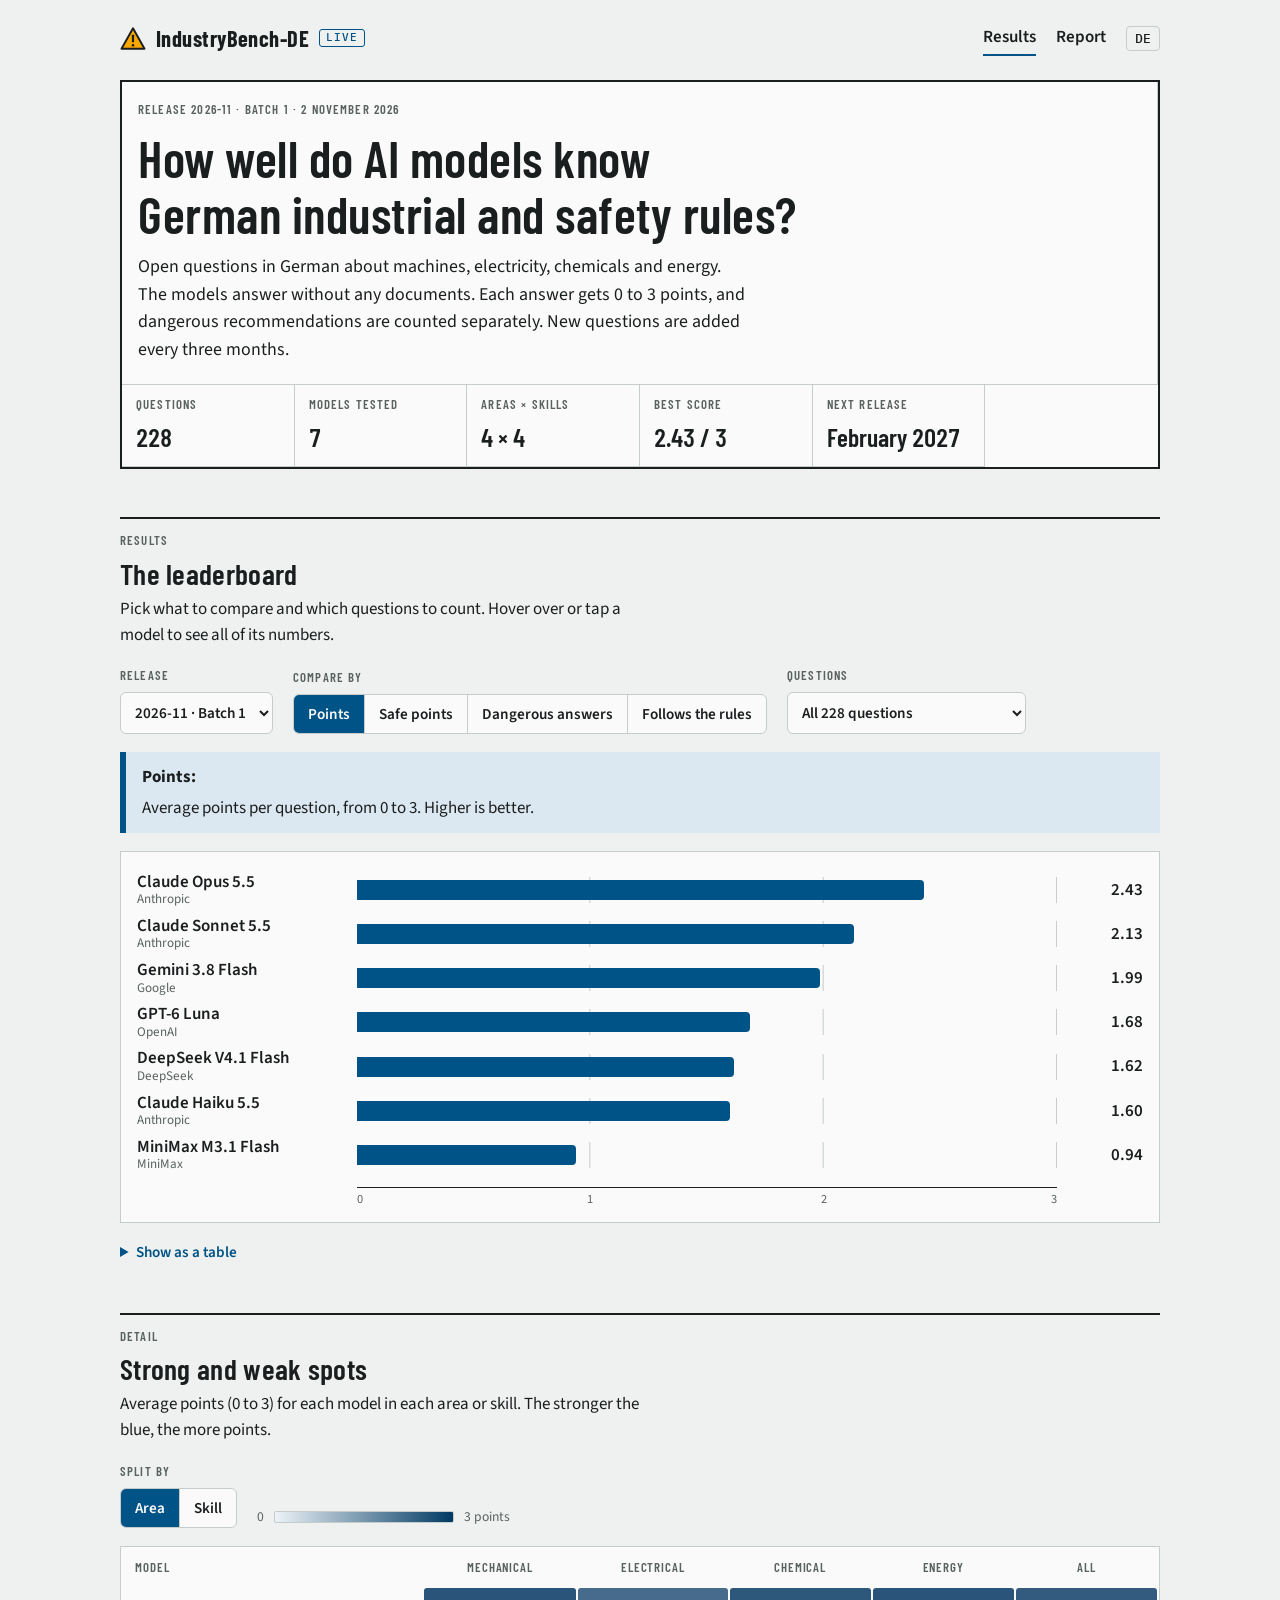
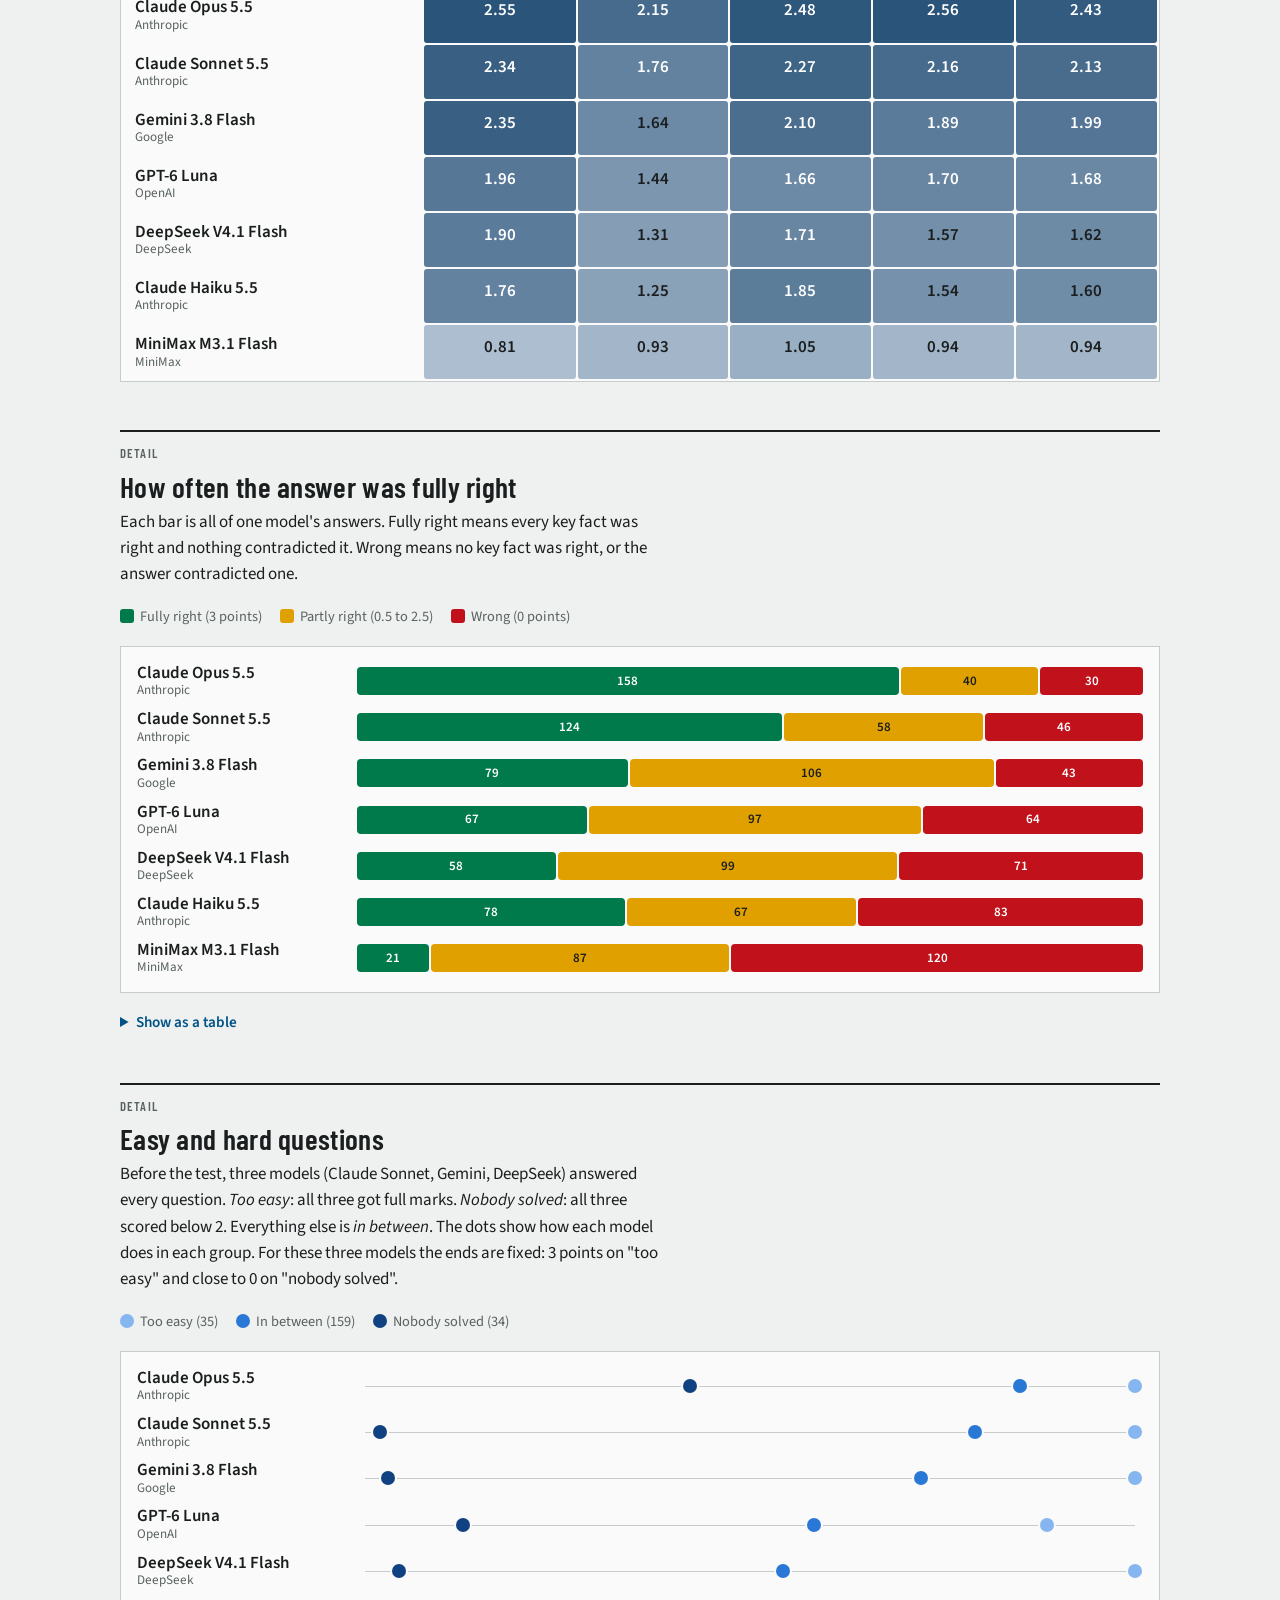
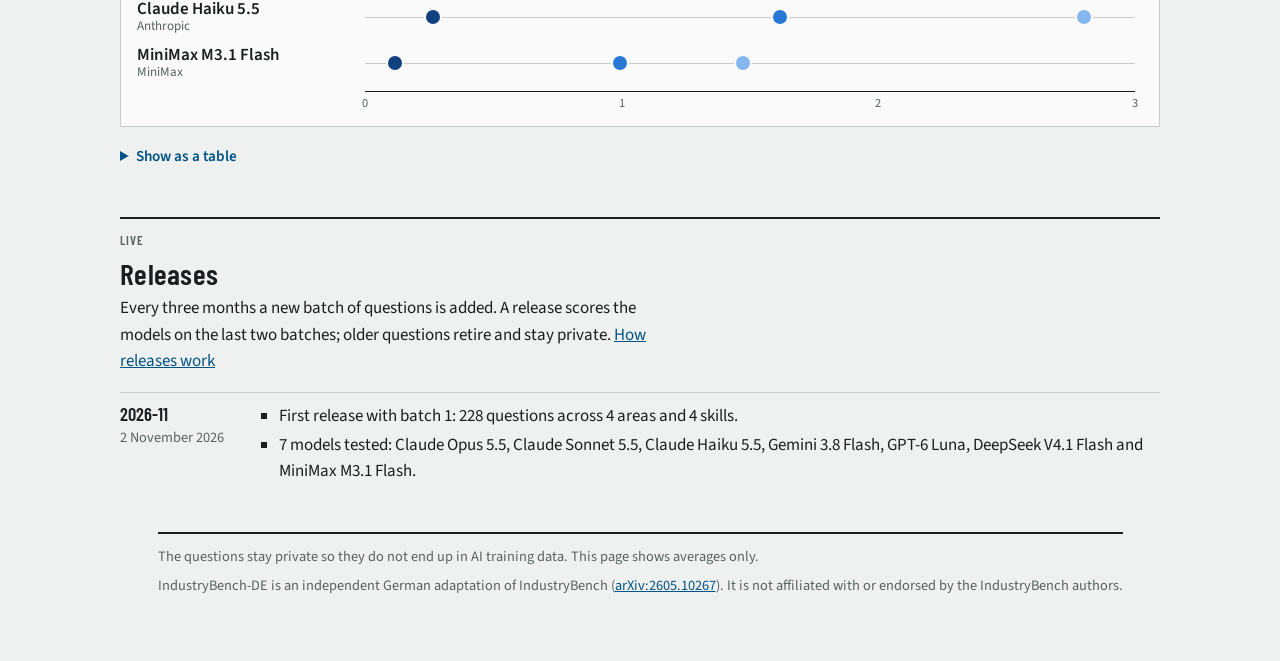
==== en/index.html @ 779642ca "IndustryBench-DE Live: release 2026-11 (batch 1, 7 models)" ====
<!doctype html>
<html lang="en">
<head>
<meta charset="utf-8">
<meta name="viewport" content="width=device-width, initial-scale=1, viewport-fit=cover">
<title>IndustryBench-DE Live · Results</title>
<meta name="description" content="How well do AI models know German industrial and safety rules? Results of IndustryBench-DE Live: open questions on mechanical, electrical, chemical and energy topics.">
<link rel="icon" href="../assets/favicon.svg" type="image/svg+xml">
<link rel="alternate" hreflang="de" href="../">
<link rel="stylesheet" href="../assets/site.css">
</head>
<body data-page="results" data-root="../">
<header class="topbar">
  <a class="brand" href="./"><svg viewBox="0 0 40 36" aria-hidden="true"><path d="M20 2 L38 34 H2 Z" fill="var(--sign-yellow)" stroke="var(--sign-black)" stroke-width="3" stroke-linejoin="round"/><rect x="18.3" y="12" width="3.4" height="12" rx="1" fill="var(--sign-black)"/><circle cx="20" cy="28.5" r="2" fill="var(--sign-black)"/></svg>IndustryBench-DE <span class="live">Live</span></a>
  <nav class="nav" aria-label="Pages">
    <a href="./" aria-current="page">Results</a>
    <a href="report.html">Report</a>
    <a class="lang" href="../" hreflang="de" lang="de">DE</a>
  </nav>
</header>

<main>
<header class="titleblock">
  <div class="main">
    <span class="label" id="tb-release">Release 2026-11 · Batch 1</span>
    <h1>How well do AI models know German industrial and safety rules?</h1>
    <p class="lead">Open questions in German about machines, electricity, chemicals and energy. The models answer without any documents. Each answer gets 0 to 3 points, and dangerous recommendations are counted separately. New questions are added every three months.</p>
  </div>
  <div><span class="label">Questions</span><span class="val" id="tb-questions">228</span></div>
  <div><span class="label">Models tested</span><span class="val" id="tb-models">7</span></div>
  <div><span class="label">Areas × skills</span><span class="val">4 × 4</span></div>
  <div><span class="label">Best score</span><span class="val" id="tb-best">2.43 / 3</span></div>
  <div><span class="label">Next release</span><span class="val" id="tb-next">February 2027</span></div>
</header>

<section aria-labelledby="h-scores">
  <div class="sec-head"><span class="label">Results</span><h2 id="h-scores">The leaderboard</h2>
    <p>Pick what to compare and which questions to count. Hover over or tap a model to see all of its numbers.</p></div>
  <div class="controls">
    <div class="ctl"><label class="label" for="release">Release</label>
      <select id="release"><option>2026-11 · Batch 1</option></select></div>
    <div class="ctl"><span class="label" id="lbl-metric">Compare by</span>
      <div class="seg-ctl" role="group" aria-labelledby="lbl-metric" id="metric">
        <button type="button" id="m-score" data-m="score" aria-pressed="true">Points</button>
        <button type="button" id="m-safe" data-m="safe" aria-pressed="false">Safe points</button>
        <button type="button" id="m-danger" data-m="danger" aria-pressed="false">Dangerous answers</button>
        <button type="button" id="m-rules" data-m="rules" aria-pressed="false">Follows the rules</button>
      </div></div>
    <div class="ctl"><label class="label" for="subset">Questions</label>
      <select id="subset"><option value="all">All questions</option></select></div>
  </div>
  <div class="howto" aria-live="polite"><strong id="metric-title">Points: </strong><span id="metric-note">Average points per question, from 0 to 3. Higher is better.</span></div>
  <div class="chart" data-needs-data>
    <div id="bars" role="list" aria-label="Models ranked"></div>
    <div class="axis" aria-hidden="true"><span></span><div class="ticks" id="ticks"></div><span></span></div>
  </div>
  <details class="tv"><summary>Show as a table</summary><div class="scroll"><table id="bars-table"></table></div></details>
</section>

<section aria-labelledby="h-map">
  <div class="sec-head"><span class="label">Detail</span><h2 id="h-map">Strong and weak spots</h2>
    <p>Average points (0 to 3) for each model in each area or skill. The stronger the blue, the more points.</p></div>
  <div class="controls">
    <div class="ctl"><span class="label" id="lbl-split">Split by</span>
      <div class="seg-ctl" role="group" aria-labelledby="lbl-split" id="split">
        <button type="button" id="s-domain" data-s="domain" aria-pressed="true">Area</button>
        <button type="button" id="s-capability" data-s="capability" aria-pressed="false">Skill</button>
      </div></div>
    <div class="ramp" aria-hidden="true"><span>0</span><i></i><span>3 points</span></div>
  </div>
  <div class="scroll" data-needs-data><table class="heat" id="heat"></table></div>
</section>

<section aria-labelledby="h-spread">
  <div class="sec-head"><span class="label">Detail</span><h2 id="h-spread">How often the answer was fully right</h2>
    <p>Each bar is all of one model's answers. Fully right means every key fact was right and nothing contradicted it. Wrong means no key fact was right, or the answer contradicted one.</p></div>
  <div class="legend"><span><i class="key k-ok"></i>Fully right (3 points)</span><span><i class="key k-part"></i>Partly right (0.5 to 2.5)</span><span><i class="key k-bad"></i>Wrong (0 points)</span></div>
  <div class="chart" id="spread" data-needs-data></div>
  <details class="tv"><summary>Show as a table</summary><div class="scroll"><table id="spread-table"></table></div></details>
</section>

<section aria-labelledby="h-diff">
  <div class="sec-head"><span class="label">Detail</span><h2 id="h-diff">Easy and hard questions</h2>
    <p>Before the test, three models (Claude Sonnet, Gemini, DeepSeek) answered every question. <em>Too easy</em>: all three got full marks. <em>Nobody solved</em>: all three scored below 2. Everything else is <em>in between</em>. The dots show how each model does in each group. For these three models the ends are fixed: 3 points on "too easy" and close to 0 on "nobody solved".</p></div>
  <div class="legend" id="diff-legend"></div>
  <div class="chart" id="dots" data-needs-data></div>
  <details class="tv"><summary>Show as a table</summary><div class="scroll"><table id="dots-table"></table></div></details>
</section>

<section aria-labelledby="h-changes">
  <div class="sec-head"><span class="label">Live</span><h2 id="h-changes">Releases</h2>
    <p>Every three months a new batch of questions is added. A release scores the models on the last two batches; older questions retire and stay private. <a href="report.html#h-live">How releases work</a></p></div>
  <ul class="changes" id="changes"></ul>
</section>

<footer>
  <span>The questions stay private so they do not end up in AI training data. This page shows averages only.</span>
  <span>IndustryBench-DE is an independent German adaptation of IndustryBench (<a href="https://arxiv.org/abs/2605.10267">arXiv:2605.10267</a>). It is not affiliated with or endorsed by the IndustryBench authors.</span>
</footer>
</main>
<div id="tip" class="tip" hidden></div>
<script src="../assets/app.js"></script>
</body>
</html>
---- assets/site.css ----
/* IndustryBench-DE Live: a technical sheet (DIN title block, sections read top to bottom).
   One accent (RAL 5017 traffic blue) for model bars and product facts; violet for rule-book text;
   RAL safety colours only for right / partly / wrong; one blue ordinal ramp for difficulty.
   Fonts are self-hosted (SIL OFL 1.1), so the site makes no third-party requests. */

@font-face { font-family: "Barlow Condensed"; font-style: normal; font-weight: 500; font-display: swap; src: url(fonts/barlow-condensed-latin-500-normal.woff2) format("woff2"); }
@font-face { font-family: "Barlow Condensed"; font-style: normal; font-weight: 600; font-display: swap; src: url(fonts/barlow-condensed-latin-600-normal.woff2) format("woff2"); }
@font-face { font-family: "Barlow Condensed"; font-style: normal; font-weight: 700; font-display: swap; src: url(fonts/barlow-condensed-latin-700-normal.woff2) format("woff2"); }
@font-face { font-family: "Source Sans 3"; font-style: normal; font-weight: 400; font-display: swap; src: url(fonts/source-sans-3-latin-400-normal.woff2) format("woff2"); }
@font-face { font-family: "Source Sans 3"; font-style: italic; font-weight: 400; font-display: swap; src: url(fonts/source-sans-3-latin-400-italic.woff2) format("woff2"); }
@font-face { font-family: "Source Sans 3"; font-style: normal; font-weight: 600; font-display: swap; src: url(fonts/source-sans-3-latin-600-normal.woff2) format("woff2"); }
@font-face { font-family: "Source Sans 3"; font-style: normal; font-weight: 700; font-display: swap; src: url(fonts/source-sans-3-latin-700-normal.woff2) format("woff2"); }
@font-face { font-family: "IBM Plex Mono"; font-style: normal; font-weight: 400; font-display: swap; src: url(fonts/ibm-plex-mono-latin-400-normal.woff2) format("woff2"); }
@font-face { font-family: "IBM Plex Mono"; font-style: normal; font-weight: 500; font-display: swap; src: url(fonts/ibm-plex-mono-latin-500-normal.woff2) format("woff2"); }

:root {
  color-scheme: light;
  --paper: #eef1ef; --sheet: #f9faf9; --ink: #1b1e1f; --muted: #59625f; --rule: #c5ccca; --track: #e3e7e6;
  --accent: #005387; --accent-soft: #dce8f1;
  --law: #6b3fa0; --law-soft: #efe8f7; --trap-soft: #fdf1cc;
  --ok: #00794b; --part: #e0a100; --bad: #c1121c; --ok-ink: #ffffff; --part-ink: #1b1e1f; --bad-ink: #ffffff;
  --d1: #86b6ef; --d2: #2a78d6; --d3: #104281;
  --seq-lo: #edf3f8; --seq-hi: #003a63; --seq-ink-lo: #1b1e1f; --seq-ink-hi: #ffffff;
  --sign-yellow: #f9a800; --sign-black: #1b1e1f;
  --f-display: "Barlow Condensed", "Arial Narrow", Arial, sans-serif;
  --f-body: "Source Sans 3", "Segoe UI", system-ui, sans-serif;
  --f-mono: "IBM Plex Mono", Consolas, "Courier New", monospace;
}
@media (prefers-color-scheme: dark) { :root:not([data-theme="light"]) {
  --paper: #121615; --sheet: #1a1f1e; --ink: #e5e9e7; --muted: #9aa5a2; --rule: #333b39; --track: #262c2b;
  --accent: #6fb3e0; --accent-soft: #13283a;
  --law: #c4a7ee; --law-soft: #2b2340; --trap-soft: #3a3014;
  --ok: #1d9b8a; --part: #bd8529; --bad: #c9363f; --ok-ink: #0b0b0b; --part-ink: #0b0b0b; --bad-ink: #ffffff;
  --d1: #184f95; --d2: #3987e5; --d3: #b7d3f6;
  --seq-lo: #1e2a31; --seq-hi: #9fd0f5; --seq-ink-lo: #e5e9e7; --seq-ink-hi: #0b0b0b;
  color-scheme: dark; } }
:root[data-theme="dark"] {
  --paper: #121615; --sheet: #1a1f1e; --ink: #e5e9e7; --muted: #9aa5a2; --rule: #333b39; --track: #262c2b;
  --accent: #6fb3e0; --accent-soft: #13283a;
  --law: #c4a7ee; --law-soft: #2b2340; --trap-soft: #3a3014;
  --ok: #1d9b8a; --part: #bd8529; --bad: #c9363f; --ok-ink: #0b0b0b; --part-ink: #0b0b0b; --bad-ink: #ffffff;
  --d1: #184f95; --d2: #3987e5; --d3: #b7d3f6;
  --seq-lo: #1e2a31; --seq-hi: #9fd0f5; --seq-ink-lo: #e5e9e7; --seq-ink-hi: #0b0b0b;
  color-scheme: dark; }

/* Base */
* { box-sizing: border-box; }
html { -webkit-text-size-adjust: 100%; }
body { margin: 0; background: var(--paper); color: var(--ink); font: 17px/1.55 var(--f-body);
  padding-left: max(16px, env(safe-area-inset-left, 0px)); padding-right: max(16px, env(safe-area-inset-right, 0px));
  padding-block: 20px 64px; }
img { max-width: 100%; }
[hidden] { display: none !important; }
main { max-width: 1040px; margin: 0 auto; display: grid; gap: 48px; }
h1, h2, h3 { font-family: var(--f-display); font-weight: 600; letter-spacing: .01em; line-height: 1.1; text-wrap: balance; margin: 0; }
h1 { font-size: clamp(2.1rem, 5.4vw, 3.2rem); }
h2 { font-size: 1.85rem; }
h3 { font-size: 1.2rem; }
p { margin: 0; max-width: 68ch; }
ul, ol { margin: 0; padding: 0; }
a { color: var(--accent); }
a:focus-visible, button:focus-visible, select:focus-visible, summary:focus-visible { outline: 2px solid var(--accent); outline-offset: 2px; }
.muted { color: var(--muted); }
.small { font-size: .9rem; }
.label { font-family: var(--f-display); text-transform: uppercase; letter-spacing: .09em; font-size: .8rem; color: var(--muted); font-weight: 600; }
.mono { font-family: var(--f-mono); font-size: .86em; }
section { display: grid; gap: 18px; min-width: 0; }
.sec-head { display: grid; gap: 6px; border-top: 2px solid var(--ink); padding-top: 12px; }
.lead { font-size: 1.12rem; }

/* Top bar */
.topbar { max-width: 1040px; margin: 0 auto 24px; display: flex; flex-wrap: wrap; gap: 10px 24px; align-items: center; justify-content: space-between; }
.brand { font: 700 1.4rem/1 var(--f-display); letter-spacing: .02em; color: var(--ink); text-decoration: none; display: inline-flex; gap: 10px; align-items: center; }
.brand svg { width: 26px; height: 23px; flex: 0 0 auto; }
.brand .live { font: 500 .7rem/1.4 var(--f-mono); color: var(--accent); border: 1px solid var(--accent); padding: 0 6px; border-radius: 3px; text-transform: uppercase; letter-spacing: .08em; }
.nav { display: flex; flex-wrap: wrap; gap: 4px 20px; align-items: center; }
.nav a { color: var(--ink); text-decoration: none; font-weight: 600; padding: 4px 0; border-bottom: 2px solid transparent; }
.nav a:hover { color: var(--accent); }
.nav a[aria-current="page"] { border-bottom-color: var(--accent); }
.nav a.lang { font: 500 .82rem var(--f-mono); border: 1px solid var(--rule); border-radius: 4px; padding: 3px 8px; }

/* Title block (Schriftfeld) */
.titleblock { display: grid; grid-template-columns: repeat(auto-fit, minmax(150px, 1fr)); border: 2px solid var(--ink); background: var(--sheet); }
.titleblock > div { padding: 10px 14px; border-right: 1px solid var(--rule); border-bottom: 1px solid var(--rule); display: grid; gap: 2px; align-content: start; min-width: 0; }
.titleblock .main { grid-column: 1 / -1; gap: 10px; padding: 18px 16px 20px; }
.val { font-family: var(--f-display); font-size: 1.6rem; font-weight: 600; font-variant-numeric: tabular-nums; }

/* Controls */
.controls { display: flex; flex-wrap: wrap; gap: 12px 20px; align-items: end; }
.ctl { display: grid; gap: 6px; }
.seg-ctl { display: inline-flex; flex-wrap: wrap; border: 1px solid var(--rule); border-radius: 6px; overflow: hidden; background: var(--sheet); }
.seg-ctl button { font: 600 .95rem var(--f-body); color: var(--ink); background: transparent; border: 0; border-right: 1px solid var(--rule); padding: 8px 14px; cursor: pointer; }
.seg-ctl button:last-child { border-right: 0; }
.seg-ctl button[aria-pressed="true"] { background: var(--accent); color: var(--sheet); }
select { font: 600 .95rem var(--f-body); color: var(--ink); background: var(--sheet); border: 1px solid var(--rule); border-radius: 6px; padding: 8px 10px; max-width: 100%; }
.howto { background: var(--accent-soft); border-left: 6px solid var(--accent); padding: 12px 16px; display: grid; gap: 4px; }
.notice { background: var(--sheet); border: 1px solid var(--rule); padding: 14px 16px; }

/* Scoreboard bars */
.chart { background: var(--sheet); border: 1px solid var(--rule); padding: 16px; display: grid; gap: 10px; min-width: 0; }
.brow { display: grid; grid-template-columns: minmax(9rem, 13rem) 1fr 4.6rem; gap: 12px; align-items: center; padding: 4px 0; border-radius: 4px; }
.brow:hover, .brow:focus-visible { background: var(--track); outline: none; }
.bname { display: grid; line-height: 1.2; min-width: 0; }
.bname .nm { font-weight: 600; }
.bname .sub { font-size: .82rem; color: var(--muted); }
.btrack { position: relative; height: 26px; background: linear-gradient(to right, transparent calc(100% - 1px), var(--rule) 0) 0 0 / var(--tick) 100% repeat-x; }
.bfill { position: absolute; inset: 3px auto 3px 0; background: var(--accent); border-radius: 0 4px 4px 0; transition: width .35s ease; }
.bval { font-variant-numeric: tabular-nums; font-weight: 600; text-align: right; }
.axis { display: grid; grid-template-columns: minmax(9rem, 13rem) 1fr 4.6rem; gap: 12px; }
.axis .ticks { position: relative; height: 1.2rem; border-top: 1px solid var(--ink); }
.axis .ticks span { position: absolute; top: 2px; transform: translateX(-50%); font-size: .78rem; color: var(--muted); font-variant-numeric: tabular-nums; }
.axis .ticks span:first-child { transform: none; }
.axis .ticks span:last-child { transform: translateX(-100%); }
@media (max-width: 560px) {
  .brow, .axis { grid-template-columns: 1fr 4rem; }
  .bname { grid-column: 1 / -1; }
  .axis > :first-child { display: none; }
}

/* Tables and heatmap */
.scroll { overflow-x: auto; background: var(--sheet); border: 1px solid var(--rule); min-width: 0; }
table { border-collapse: collapse; width: 100%; font-variant-numeric: tabular-nums; }
th, td { text-align: left; padding: 9px 12px; border-bottom: 1px solid var(--rule); vertical-align: top; }
th { font-family: var(--f-display); text-transform: uppercase; letter-spacing: .07em; font-size: .8rem; color: var(--muted); font-weight: 600; }
td.num, th.num { text-align: right; white-space: nowrap; }
table.heat { border-collapse: separate; border-spacing: 2px; }
table.heat th, table.heat td { border: 0; }
table.heat td.cell { text-align: center; font-weight: 600; min-width: 5.2rem; border-radius: 3px; cursor: default; }
table.heat td.cell:focus-visible { outline: 2px solid var(--ink); outline-offset: -2px; }
table.heat td.lo { color: var(--seq-ink-lo); }
table.heat td.hi { color: var(--seq-ink-hi); }
table.heat th.col { text-align: center; vertical-align: bottom; }
.ramp { display: flex; align-items: center; gap: 10px; font-size: .85rem; color: var(--muted); }
.ramp i { display: block; width: 180px; max-width: 40vw; height: 12px; border-radius: 2px; background: linear-gradient(to right, var(--seq-lo), var(--seq-hi)); border: 1px solid var(--rule); }
details.tv summary { cursor: pointer; color: var(--accent); font-weight: 600; font-size: .95rem; }
details.tv[open] summary { margin-bottom: 8px; }

/* Spread (right / partly / wrong) */
.legend { display: flex; flex-wrap: wrap; gap: 8px 18px; color: var(--muted); font-size: .9rem; align-items: center; }
.key { display: inline-block; width: 14px; height: 14px; border-radius: 3px; margin-right: 6px; vertical-align: -2px; }
.k-ok { background: var(--ok); } .k-part { background: var(--part); } .k-bad { background: var(--bad); }
.k-d1 { background: var(--d1); border-radius: 50%; } .k-d2 { background: var(--d2); border-radius: 50%; } .k-d3 { background: var(--d3); border-radius: 50%; }
.srow { display: grid; grid-template-columns: minmax(9rem, 13rem) 1fr; gap: 12px; align-items: center; }
.sbar { display: flex; gap: 2px; height: 28px; min-width: 0; }
.sseg { display: flex; align-items: center; justify-content: center; font-size: .82rem; font-weight: 600; font-variant-numeric: tabular-nums; border-radius: 4px; min-width: 0; overflow: hidden; }
.sseg:hover, .sseg:focus-visible { outline: 2px solid var(--ink); outline-offset: -2px; }
.s-ok { background: var(--ok); color: var(--ok-ink); }
.s-part { background: var(--part); color: var(--part-ink); }
.s-bad { background: var(--bad); color: var(--bad-ink); }
@media (max-width: 560px) { .srow { grid-template-columns: 1fr; gap: 4px; } }

/* Dot plot */
.drow { display: grid; grid-template-columns: minmax(9rem, 13rem) 1fr; gap: 12px; align-items: center; min-height: 34px; }
.dtrack { position: relative; height: 26px; margin-inline: 8px; }
.dtrack::before { content: ""; position: absolute; left: 0; right: 0; top: 50%; border-top: 1px solid var(--rule); }
.dot { position: absolute; top: 50%; width: 14px; height: 14px; border-radius: 50%; transform: translate(-50%, -50%); box-shadow: 0 0 0 2px var(--sheet); }
.dot:hover, .dot:focus-visible { outline: 2px solid var(--ink); outline-offset: 1px; }
.dot.d1 { background: var(--d1); } .dot.d2 { background: var(--d2); } .dot.d3 { background: var(--d3); }
.daxis { display: grid; grid-template-columns: minmax(9rem, 13rem) 1fr; gap: 12px; }
.daxis .ticks { position: relative; height: 1.2rem; border-top: 1px solid var(--ink); margin-inline: 8px; }
.daxis .ticks span { position: absolute; top: 2px; transform: translateX(-50%); font-size: .78rem; color: var(--muted); }
@media (max-width: 560px) { .drow, .daxis { grid-template-columns: 1fr; gap: 2px; } .daxis > :first-child { display: none; } }

/* Release log */
.changes { list-style: none; display: grid; gap: 14px; }
.changes > li { display: grid; grid-template-columns: 8rem minmax(0, 1fr); gap: 12px; border-top: 1px solid var(--rule); padding-top: 10px; }
.changes .rel { display: grid; gap: 2px; align-content: start; }
.changes .rel strong { font: 600 1.15rem var(--f-display); }
.changes ul { list-style: square; padding-left: 1.1em; display: grid; gap: 2px; }
@media (max-width: 560px) { .changes > li { grid-template-columns: 1fr; gap: 4px; } }

/* Report: steps, lists, scale, warning row */
.steps { list-style: none; display: grid; grid-template-columns: repeat(auto-fit, minmax(220px, 1fr)); border: 1px solid var(--rule); background: var(--sheet); }
.steps li { padding: 16px; border-right: 1px solid var(--rule); border-bottom: 1px solid var(--rule); display: grid; gap: 6px; align-content: start; min-width: 0; }
.stepno { font-family: var(--f-mono); font-size: .8rem; color: var(--accent); font-weight: 500; }
.cols2 { display: grid; grid-template-columns: repeat(auto-fit, minmax(280px, 1fr)); gap: 16px 32px; }
.cols2 > * { min-width: 0; display: grid; gap: 8px; align-content: start; }
.ticklist { list-style: square; padding-left: 1.1em; display: grid; gap: 4px; max-width: 68ch; }
.plain { list-style: none; display: grid; gap: 12px; }
.plain li { display: grid; gap: 2px; padding-left: 16px; border-left: 3px solid var(--rule); max-width: 72ch; }
.plain strong { font-weight: 700; }
.grid2 { display: grid; grid-template-columns: repeat(auto-fit, minmax(300px, 1fr)); gap: 16px; }
.grid2 > * { min-width: 0; }
.subsec { display: grid; gap: 12px; min-width: 0; }
.scale { display: grid; grid-template-columns: repeat(4, minmax(0, 1fr)); border: 1px solid var(--rule); background: var(--sheet); }
.scale > div { padding: 12px 14px; border-right: 1px solid var(--rule); display: grid; gap: 4px; align-content: start; min-width: 0; }
.scale > div:last-child { border-right: 0; }
.scale .pts { font-family: var(--f-display); font-size: 2rem; font-weight: 600; line-height: 1; }
@media (max-width: 640px) { .scale { grid-template-columns: repeat(2, minmax(0, 1fr)); } .scale > div { border-bottom: 1px solid var(--rule); } }
.warnrow { display: flex; gap: 14px; align-items: flex-start; background: var(--sheet); border: 1px solid var(--rule); padding: 14px 16px; }
.warnrow svg { flex: 0 0 auto; width: 40px; height: 36px; }
.warnrow > div { display: grid; gap: 4px; min-width: 0; }

/* Question recipe: product excerpt (accent blue) + rule-book excerpts (violet) -> writer -> answer key */
.flow { display: grid; grid-template-columns: minmax(0, 1.15fr) 2.2rem minmax(0, 1fr) 2.2rem minmax(0, 1fr); gap: 10px; align-items: center; }
.flow-in { display: grid; gap: 10px; min-width: 0; }
.fbox { background: var(--sheet); border: 1px solid var(--rule); border-left: 6px solid var(--ink); padding: 14px 16px; display: grid; gap: 6px; align-content: start; min-width: 0; }
.fbox.prod { border-left-color: var(--accent); }
.fbox.law { border-left-color: var(--law); }
.fbox ul { list-style: square; padding-left: 1.1em; display: grid; gap: 2px; }
.fig { font-family: var(--f-mono); font-size: .8rem; color: var(--muted); }
.farrow { font: 500 1.5rem var(--f-mono); color: var(--muted); text-align: center; }
@media (max-width: 780px) { .flow { grid-template-columns: minmax(0, 1fr); } .farrow { transform: rotate(90deg); } }
.chips { display: flex; flex-wrap: wrap; gap: 8px; }
.chip { font: 600 .92rem var(--f-body); color: var(--ink); background: var(--sheet); border: 1px solid var(--rule); border-radius: 4px; padding: 6px 12px 6px 10px; cursor: pointer; display: inline-flex; gap: 8px; align-items: center; }
.chip[aria-pressed="false"] { color: var(--muted); }
.sw { display: block; width: 16px; height: 14px; border-radius: 2px; }
.sw-prod { background: var(--accent-soft); box-shadow: inset 0 -3px 0 var(--accent); }
.sw-law { background: var(--law-soft); box-shadow: inset 0 -3px 0 var(--law); }
.sw-trap { background: var(--trap-soft); box-shadow: inset 0 -3px 0 var(--sign-yellow); }
.chip[aria-pressed="false"] .sw { background: transparent; box-shadow: inset 0 0 0 1px var(--rule); }
.ex { display: grid; grid-template-columns: repeat(auto-fit, minmax(300px, 1fr)); gap: 16px; }
.excard { background: var(--sheet); border: 1px solid var(--rule); padding: 16px; display: grid; gap: 12px; align-content: start; min-width: 0; }
.excard .q { font-size: 1.06rem; }
.exhead { display: flex; flex-wrap: wrap; gap: 6px 10px; align-items: center; justify-content: space-between; }
.tag { font-family: var(--f-mono); font-size: .72rem; border: 1px solid var(--rule); border-radius: 3px; padding: 0 5px; color: var(--ink); white-space: nowrap; }
.tag.vital { background: var(--ink); color: var(--sheet); border-color: var(--ink); }
mark { color: inherit; background: transparent; padding: 0 .12em; border-radius: 2px; -webkit-box-decoration-break: clone; box-decoration-break: clone; transition: background-color .2s ease, box-shadow .2s ease; }
.ex:not([data-off~="prod"]) mark.m-prod { background: var(--accent-soft); box-shadow: inset 0 -2px 0 var(--accent); }
.ex:not([data-off~="law"]) mark.m-law { background: var(--law-soft); box-shadow: inset 0 -2px 0 var(--law); }
.ex:not([data-off~="trap"]) mark.m-trap { background: var(--trap-soft); box-shadow: inset 0 -2px 0 var(--sign-yellow); }
.facts { list-style: none; display: grid; gap: 8px; }
.facts li { display: grid; grid-template-columns: 3.6rem minmax(0, 1fr); gap: 8px; align-items: baseline; }
.facts .tag { justify-self: start; }
.quote { border-left: 4px solid var(--law); background: var(--paper); padding: 10px 12px; display: grid; gap: 8px; min-width: 0; }
.quote p { font-family: var(--f-mono); font-size: .82rem; line-height: 1.5; }
.quote .scroll { background: transparent; border: 0; }
.quote table { width: auto; font-family: var(--f-mono); font-size: .8rem; }
.quote th, .quote td { padding: 3px 12px 3px 0; }
.quote th { font-family: var(--f-mono); text-transform: none; letter-spacing: 0; font-size: .76rem; }

/* Facts grid (report scope) */
.facts-grid { display: grid; grid-template-columns: repeat(auto-fit, minmax(150px, 1fr)); border: 1px solid var(--rule); background: var(--sheet); }
.facts-grid > div { padding: 10px 14px; border-right: 1px solid var(--rule); border-bottom: 1px solid var(--rule); display: grid; gap: 2px; min-width: 0; }

footer { max-width: 1040px; margin: 0 auto; border-top: 2px solid var(--ink); padding-top: 12px; display: grid; gap: 6px; font-size: .9rem; color: var(--muted); }
.tip { position: fixed; z-index: 20; background: var(--ink); color: var(--paper); font-size: .86rem; line-height: 1.4; padding: 8px 10px; border-radius: 4px; pointer-events: none; max-width: 290px; }
@media (prefers-reduced-motion: reduce) { * { transition: none !important; } }
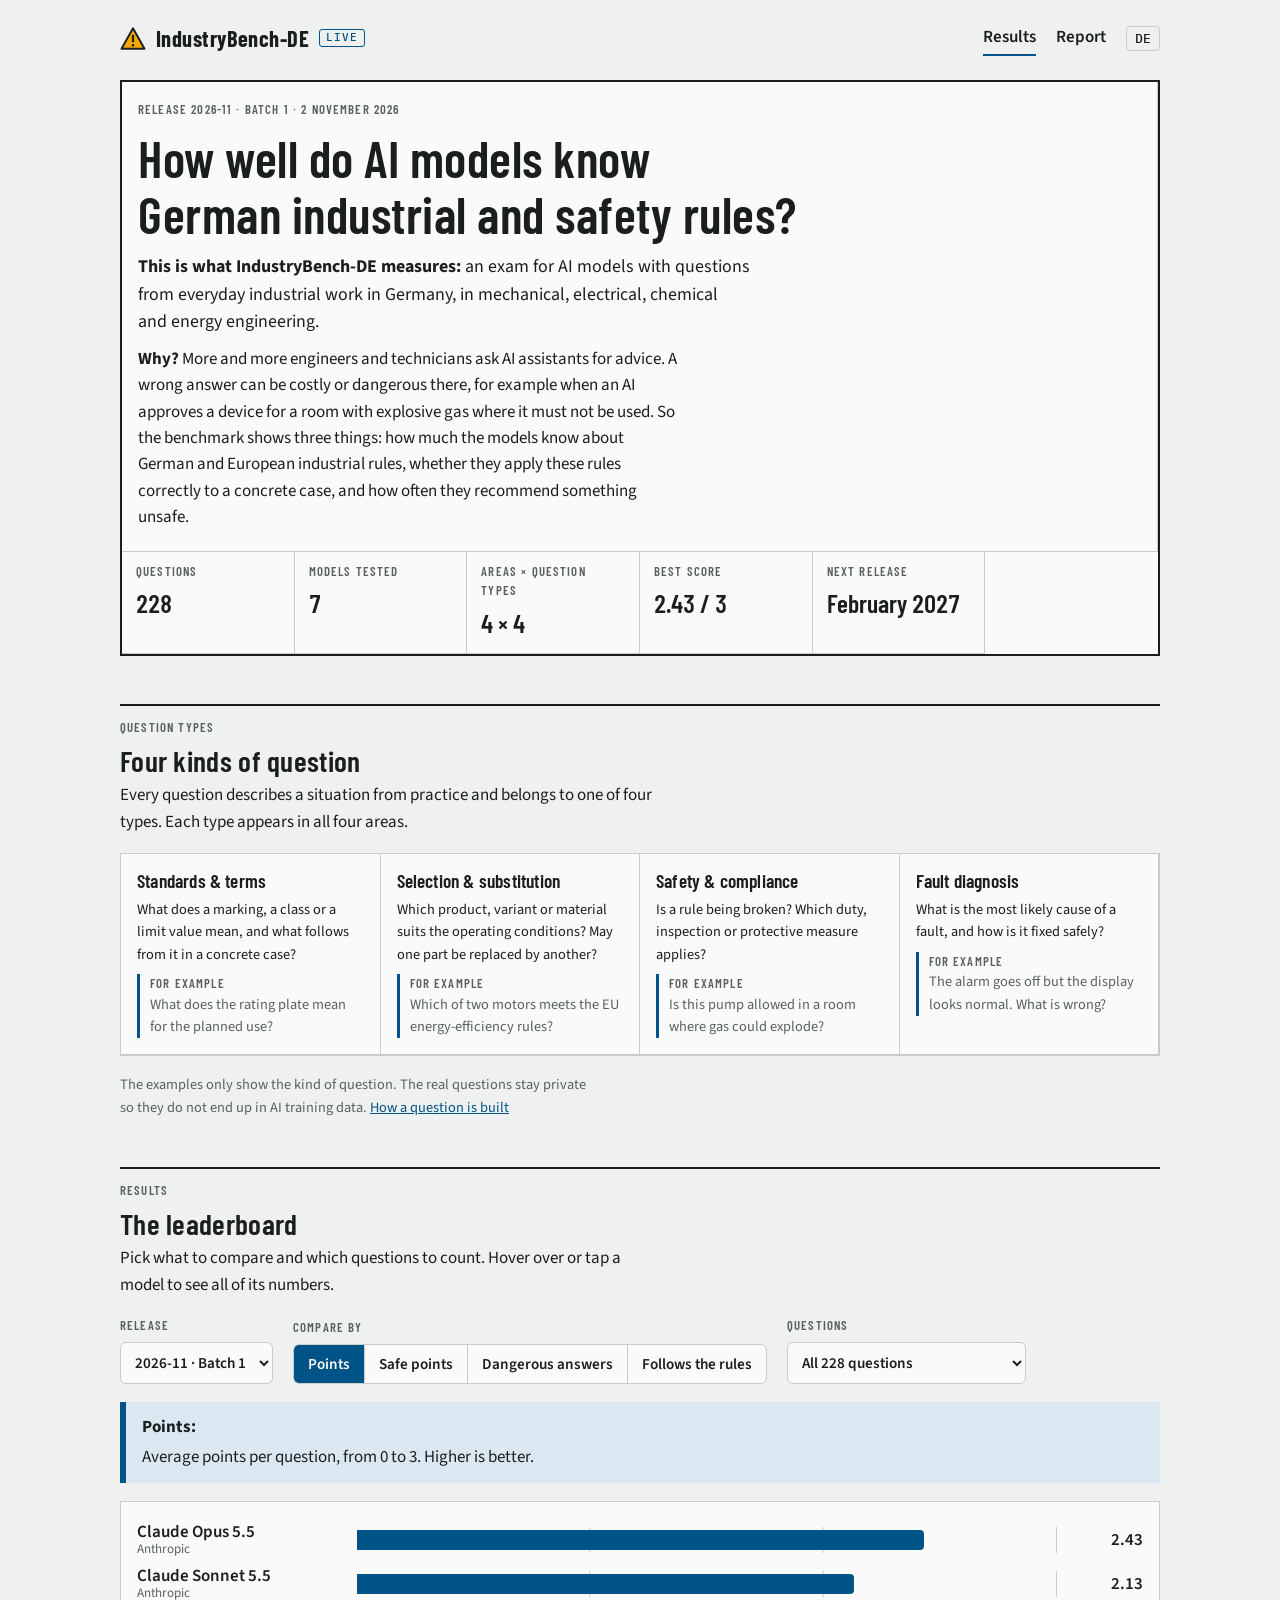
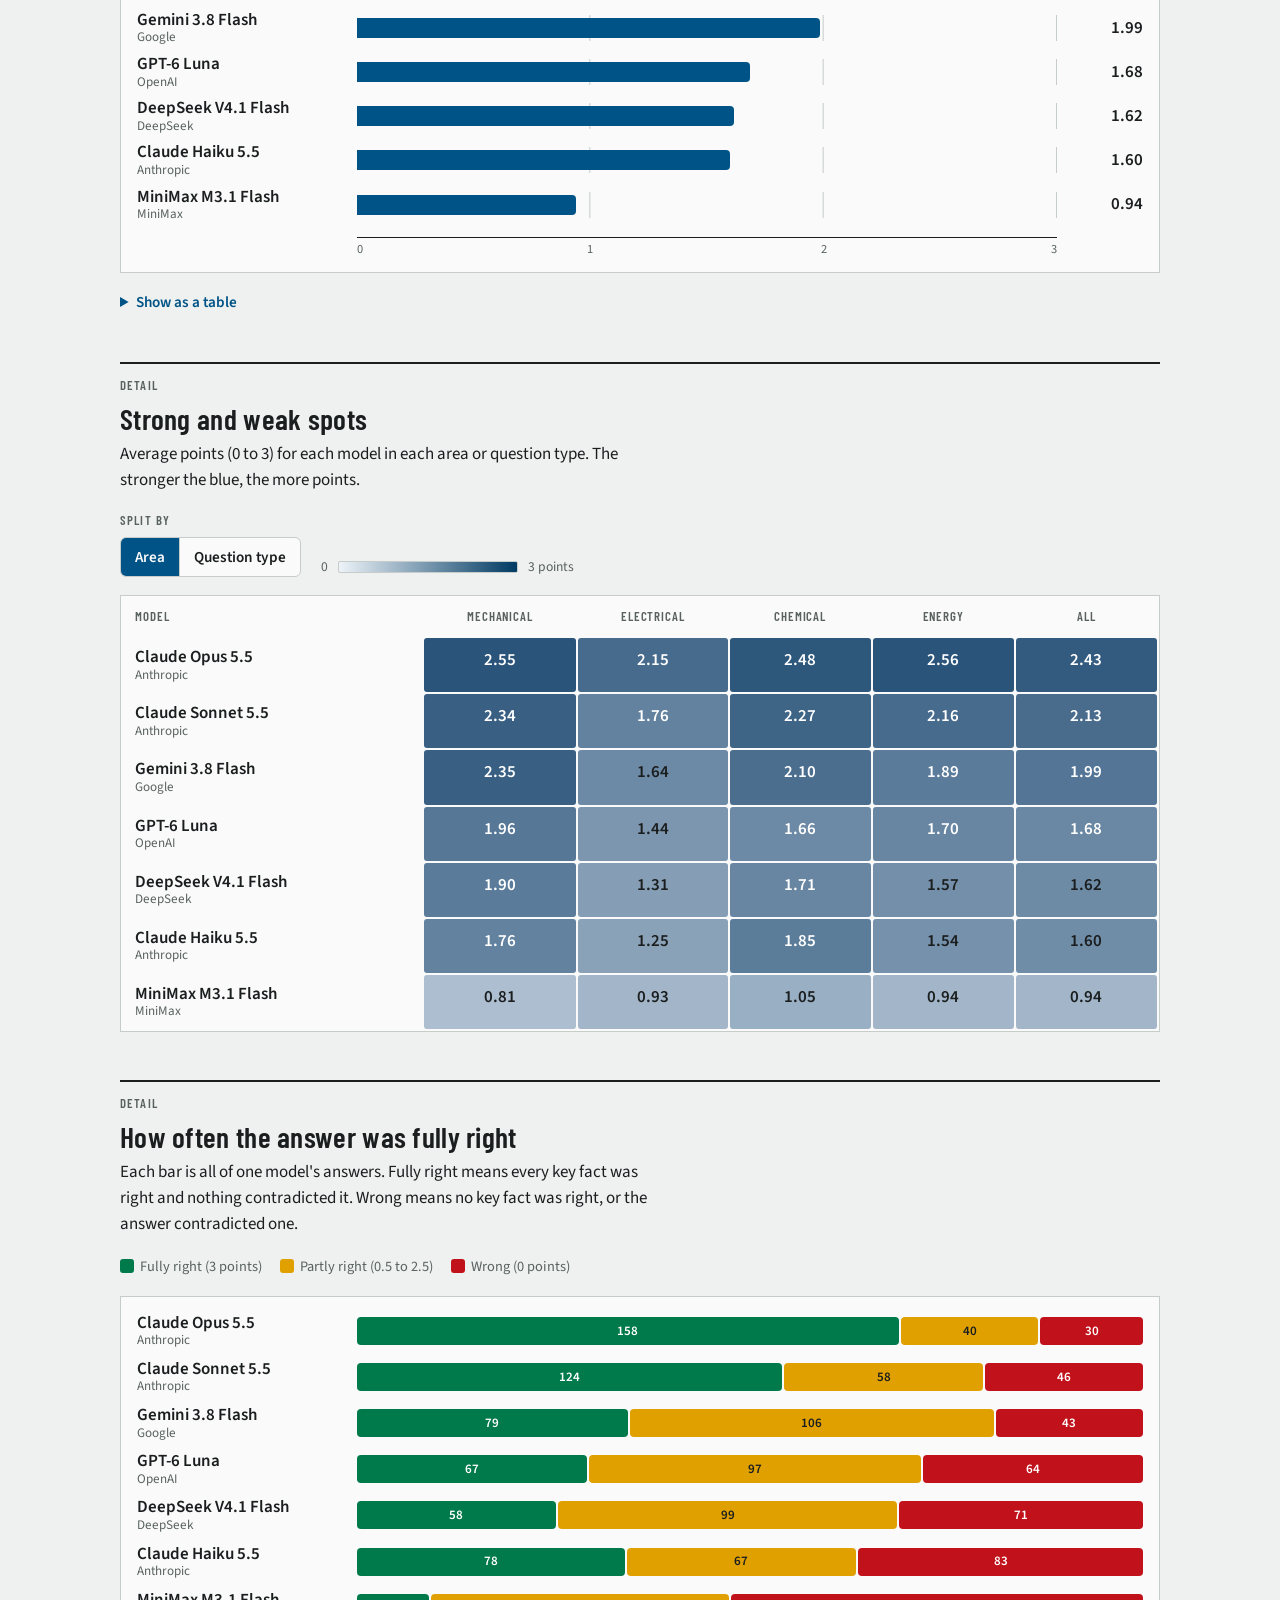
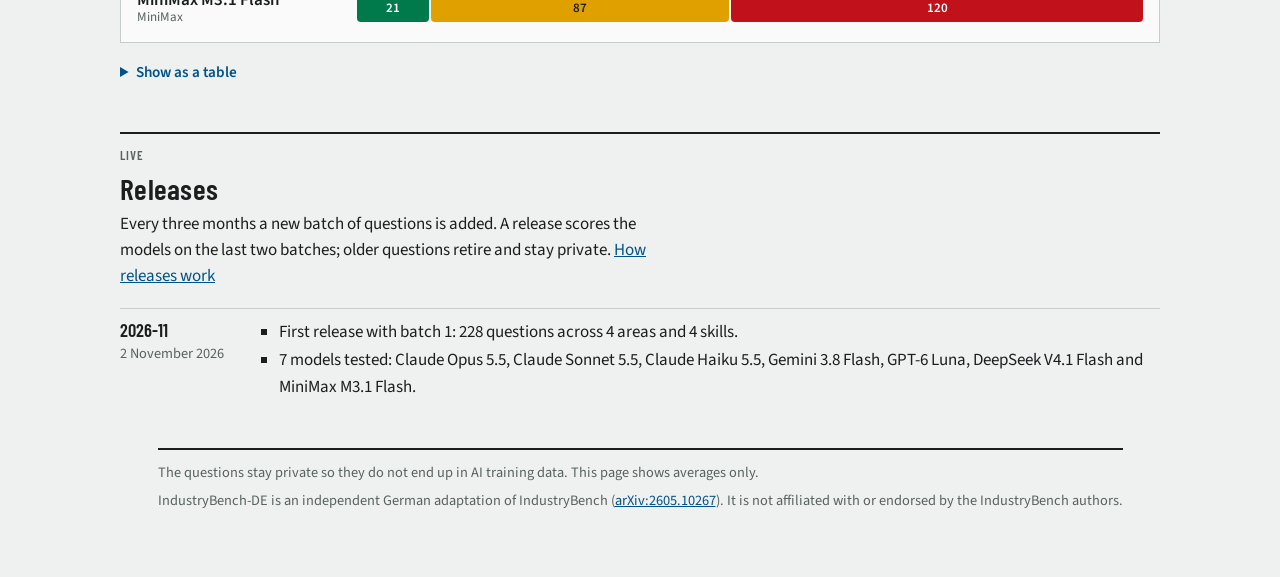
==== commit 3104fdf3: "Clearer start page, question types explained, research questions in the report - Results: plain intr" ====
--- a/en/index.html
+++ b/en/index.html
@@ -4,7 +4,7 @@
 <meta charset="utf-8">
 <meta name="viewport" content="width=device-width, initial-scale=1, viewport-fit=cover">
 <title>IndustryBench-DE Live · Results</title>
-<meta name="description" content="How well do AI models know German industrial and safety rules? Results of IndustryBench-DE Live: open questions on mechanical, electrical, chemical and energy topics.">
+<meta name="description" content="How well do AI models know German industrial and safety rules? IndustryBench-DE tests knowledge, correct application and unsafe advice in mechanical, electrical, chemical and energy engineering.">
 <link rel="icon" href="../assets/favicon.svg" type="image/svg+xml">
 <link rel="alternate" hreflang="de" href="../">
 <link rel="stylesheet" href="../assets/site.css">
@@ -24,14 +24,31 @@
   <div class="main">
     <span class="label" id="tb-release">Release 2026-11 · Batch 1</span>
     <h1>How well do AI models know German industrial and safety rules?</h1>
-    <p class="lead">Open questions in German about machines, electricity, chemicals and energy. The models answer without any documents. Each answer gets 0 to 3 points, and dangerous recommendations are counted separately. New questions are added every three months.</p>
+    <p class="lead"><strong>This is what IndustryBench-DE measures:</strong> an exam for AI models with questions from everyday industrial work in Germany, in mechanical, electrical, chemical and energy engineering.</p>
+    <p><strong>Why?</strong> More and more engineers and technicians ask AI assistants for advice. A wrong answer can be costly or dangerous there, for example when an AI approves a device for a room with explosive gas where it must not be used. So the benchmark shows three things: how much the models know about German and European industrial rules, whether they apply these rules correctly to a concrete case, and how often they recommend something unsafe.</p>
   </div>
   <div><span class="label">Questions</span><span class="val" id="tb-questions">228</span></div>
   <div><span class="label">Models tested</span><span class="val" id="tb-models">7</span></div>
-  <div><span class="label">Areas × skills</span><span class="val">4 × 4</span></div>
+  <div><span class="label">Areas × question types</span><span class="val">4 × 4</span></div>
   <div><span class="label">Best score</span><span class="val" id="tb-best">2.43 / 3</span></div>
   <div><span class="label">Next release</span><span class="val" id="tb-next">February 2027</span></div>
 </header>
+
+<section aria-labelledby="h-types">
+  <div class="sec-head"><span class="label">Question types</span><h2 id="h-types">Four kinds of question</h2>
+    <p>Every question describes a situation from practice and belongs to one of four types. Each type appears in all four areas.</p></div>
+  <ul class="types">
+    <li><h3>Standards &amp; terms</h3><p class="small">What does a marking, a class or a limit value mean, and what follows from it in a concrete case?</p>
+      <p class="eg"><span class="label">For example</span>What does the rating plate mean for the planned use?</p></li>
+    <li><h3>Selection &amp; substitution</h3><p class="small">Which product, variant or material suits the operating conditions? May one part be replaced by another?</p>
+      <p class="eg"><span class="label">For example</span>Which of two motors meets the EU energy-efficiency rules?</p></li>
+    <li><h3>Safety &amp; compliance</h3><p class="small">Is a rule being broken? Which duty, inspection or protective measure applies?</p>
+      <p class="eg"><span class="label">For example</span>Is this pump allowed in a room where gas could explode?</p></li>
+    <li><h3>Fault diagnosis</h3><p class="small">What is the most likely cause of a fault, and how is it fixed safely?</p>
+      <p class="eg"><span class="label">For example</span>The alarm goes off but the display looks normal. What is wrong?</p></li>
+  </ul>
+  <p class="small muted">The examples only show the kind of question. The real questions stay private so they do not end up in AI training data. <a href="report.html#h-build">How a question is built</a></p>
+</section>
 
 <section aria-labelledby="h-scores">
   <div class="sec-head"><span class="label">Results</span><h2 id="h-scores">The leaderboard</h2>
@@ -59,12 +76,12 @@
 
 <section aria-labelledby="h-map">
   <div class="sec-head"><span class="label">Detail</span><h2 id="h-map">Strong and weak spots</h2>
-    <p>Average points (0 to 3) for each model in each area or skill. The stronger the blue, the more points.</p></div>
+    <p>Average points (0 to 3) for each model in each area or question type. The stronger the blue, the more points.</p></div>
   <div class="controls">
     <div class="ctl"><span class="label" id="lbl-split">Split by</span>
       <div class="seg-ctl" role="group" aria-labelledby="lbl-split" id="split">
         <button type="button" id="s-domain" data-s="domain" aria-pressed="true">Area</button>
-        <button type="button" id="s-capability" data-s="capability" aria-pressed="false">Skill</button>
+        <button type="button" id="s-capability" data-s="capability" aria-pressed="false">Question type</button>
       </div></div>
     <div class="ramp" aria-hidden="true"><span>0</span><i></i><span>3 points</span></div>
   </div>
@@ -77,14 +94,6 @@
   <div class="legend"><span><i class="key k-ok"></i>Fully right (3 points)</span><span><i class="key k-part"></i>Partly right (0.5 to 2.5)</span><span><i class="key k-bad"></i>Wrong (0 points)</span></div>
   <div class="chart" id="spread" data-needs-data></div>
   <details class="tv"><summary>Show as a table</summary><div class="scroll"><table id="spread-table"></table></div></details>
-</section>
-
-<section aria-labelledby="h-diff">
-  <div class="sec-head"><span class="label">Detail</span><h2 id="h-diff">Easy and hard questions</h2>
-    <p>Before the test, three models (Claude Sonnet, Gemini, DeepSeek) answered every question. <em>Too easy</em>: all three got full marks. <em>Nobody solved</em>: all three scored below 2. Everything else is <em>in between</em>. The dots show how each model does in each group. For these three models the ends are fixed: 3 points on "too easy" and close to 0 on "nobody solved".</p></div>
-  <div class="legend" id="diff-legend"></div>
-  <div class="chart" id="dots" data-needs-data></div>
-  <details class="tv"><summary>Show as a table</summary><div class="scroll"><table id="dots-table"></table></div></details>
 </section>
 
 <section aria-labelledby="h-changes">
--- a/assets/site.css
+++ b/assets/site.css
@@ -1,6 +1,6 @@
 /* IndustryBench-DE Live: a technical sheet (DIN title block, sections read top to bottom).
    One accent (RAL 5017 traffic blue) for model bars and product facts; violet for rule-book text;
-   RAL safety colours only for right / partly / wrong; one blue ordinal ramp for difficulty.
+   RAL safety colours only for right / partly / wrong.
    Fonts are self-hosted (SIL OFL 1.1), so the site makes no third-party requests. */
 
 @font-face { font-family: "Barlow Condensed"; font-style: normal; font-weight: 500; font-display: swap; src: url(fonts/barlow-condensed-latin-500-normal.woff2) format("woff2"); }
@@ -19,7 +19,6 @@
   --accent: #005387; --accent-soft: #dce8f1;
   --law: #6b3fa0; --law-soft: #efe8f7; --trap-soft: #fdf1cc;
   --ok: #00794b; --part: #e0a100; --bad: #c1121c; --ok-ink: #ffffff; --part-ink: #1b1e1f; --bad-ink: #ffffff;
-  --d1: #86b6ef; --d2: #2a78d6; --d3: #104281;
   --seq-lo: #edf3f8; --seq-hi: #003a63; --seq-ink-lo: #1b1e1f; --seq-ink-hi: #ffffff;
   --sign-yellow: #f9a800; --sign-black: #1b1e1f;
   --f-display: "Barlow Condensed", "Arial Narrow", Arial, sans-serif;
@@ -31,7 +30,6 @@
   --accent: #6fb3e0; --accent-soft: #13283a;
   --law: #c4a7ee; --law-soft: #2b2340; --trap-soft: #3a3014;
   --ok: #1d9b8a; --part: #bd8529; --bad: #c9363f; --ok-ink: #0b0b0b; --part-ink: #0b0b0b; --bad-ink: #ffffff;
-  --d1: #184f95; --d2: #3987e5; --d3: #b7d3f6;
   --seq-lo: #1e2a31; --seq-hi: #9fd0f5; --seq-ink-lo: #e5e9e7; --seq-ink-hi: #0b0b0b;
   color-scheme: dark; } }
 :root[data-theme="dark"] {
@@ -39,7 +37,6 @@
   --accent: #6fb3e0; --accent-soft: #13283a;
   --law: #c4a7ee; --law-soft: #2b2340; --trap-soft: #3a3014;
   --ok: #1d9b8a; --part: #bd8529; --bad: #c9363f; --ok-ink: #0b0b0b; --part-ink: #0b0b0b; --bad-ink: #ffffff;
-  --d1: #184f95; --d2: #3987e5; --d3: #b7d3f6;
   --seq-lo: #1e2a31; --seq-hi: #9fd0f5; --seq-ink-lo: #e5e9e7; --seq-ink-hi: #0b0b0b;
   color-scheme: dark; }
 
@@ -139,7 +136,6 @@
 .legend { display: flex; flex-wrap: wrap; gap: 8px 18px; color: var(--muted); font-size: .9rem; align-items: center; }
 .key { display: inline-block; width: 14px; height: 14px; border-radius: 3px; margin-right: 6px; vertical-align: -2px; }
 .k-ok { background: var(--ok); } .k-part { background: var(--part); } .k-bad { background: var(--bad); }
-.k-d1 { background: var(--d1); border-radius: 50%; } .k-d2 { background: var(--d2); border-radius: 50%; } .k-d3 { background: var(--d3); border-radius: 50%; }
 .srow { display: grid; grid-template-columns: minmax(9rem, 13rem) 1fr; gap: 12px; align-items: center; }
 .sbar { display: flex; gap: 2px; height: 28px; min-width: 0; }
 .sseg { display: flex; align-items: center; justify-content: center; font-size: .82rem; font-weight: 600; font-variant-numeric: tabular-nums; border-radius: 4px; min-width: 0; overflow: hidden; }
@@ -149,18 +145,6 @@
 .s-bad { background: var(--bad); color: var(--bad-ink); }
 @media (max-width: 560px) { .srow { grid-template-columns: 1fr; gap: 4px; } }
 
-/* Dot plot */
-.drow { display: grid; grid-template-columns: minmax(9rem, 13rem) 1fr; gap: 12px; align-items: center; min-height: 34px; }
-.dtrack { position: relative; height: 26px; margin-inline: 8px; }
-.dtrack::before { content: ""; position: absolute; left: 0; right: 0; top: 50%; border-top: 1px solid var(--rule); }
-.dot { position: absolute; top: 50%; width: 14px; height: 14px; border-radius: 50%; transform: translate(-50%, -50%); box-shadow: 0 0 0 2px var(--sheet); }
-.dot:hover, .dot:focus-visible { outline: 2px solid var(--ink); outline-offset: 1px; }
-.dot.d1 { background: var(--d1); } .dot.d2 { background: var(--d2); } .dot.d3 { background: var(--d3); }
-.daxis { display: grid; grid-template-columns: minmax(9rem, 13rem) 1fr; gap: 12px; }
-.daxis .ticks { position: relative; height: 1.2rem; border-top: 1px solid var(--ink); margin-inline: 8px; }
-.daxis .ticks span { position: absolute; top: 2px; transform: translateX(-50%); font-size: .78rem; color: var(--muted); }
-@media (max-width: 560px) { .drow, .daxis { grid-template-columns: 1fr; gap: 2px; } .daxis > :first-child { display: none; } }
-
 /* Release log */
 .changes { list-style: none; display: grid; gap: 14px; }
 .changes > li { display: grid; grid-template-columns: 8rem minmax(0, 1fr); gap: 12px; border-top: 1px solid var(--rule); padding-top: 10px; }
@@ -173,6 +157,11 @@
 .steps { list-style: none; display: grid; grid-template-columns: repeat(auto-fit, minmax(220px, 1fr)); border: 1px solid var(--rule); background: var(--sheet); }
 .steps li { padding: 16px; border-right: 1px solid var(--rule); border-bottom: 1px solid var(--rule); display: grid; gap: 6px; align-content: start; min-width: 0; }
 .stepno { font-family: var(--f-mono); font-size: .8rem; color: var(--accent); font-weight: 500; }
+.steps .small strong { font-weight: 700; }
+.types { list-style: none; display: grid; grid-template-columns: repeat(auto-fit, minmax(220px, 1fr)); border: 1px solid var(--rule); background: var(--sheet); }
+.types li { padding: 16px; border-right: 1px solid var(--rule); border-bottom: 1px solid var(--rule); display: grid; gap: 8px; align-content: start; min-width: 0; }
+.types .eg { font-size: .9rem; color: var(--muted); border-left: 3px solid var(--accent); padding-left: 10px; }
+.types .eg .label { display: block; }
 .cols2 { display: grid; grid-template-columns: repeat(auto-fit, minmax(280px, 1fr)); gap: 16px 32px; }
 .cols2 > * { min-width: 0; display: grid; gap: 8px; align-content: start; }
 .ticklist { list-style: square; padding-left: 1.1em; display: grid; gap: 4px; max-width: 68ch; }
@@ -220,7 +209,7 @@
 .ex:not([data-off~="law"]) mark.m-law { background: var(--law-soft); box-shadow: inset 0 -2px 0 var(--law); }
 .ex:not([data-off~="trap"]) mark.m-trap { background: var(--trap-soft); box-shadow: inset 0 -2px 0 var(--sign-yellow); }
 .facts { list-style: none; display: grid; gap: 8px; }
-.facts li { display: grid; grid-template-columns: 3.6rem minmax(0, 1fr); gap: 8px; align-items: baseline; }
+.facts li { display: grid; grid-template-columns: 5.4rem minmax(0, 1fr); gap: 8px; align-items: baseline; }
 .facts .tag { justify-self: start; }
 .quote { border-left: 4px solid var(--law); background: var(--paper); padding: 10px 12px; display: grid; gap: 8px; min-width: 0; }
 .quote p { font-family: var(--f-mono); font-size: .82rem; line-height: 1.5; }
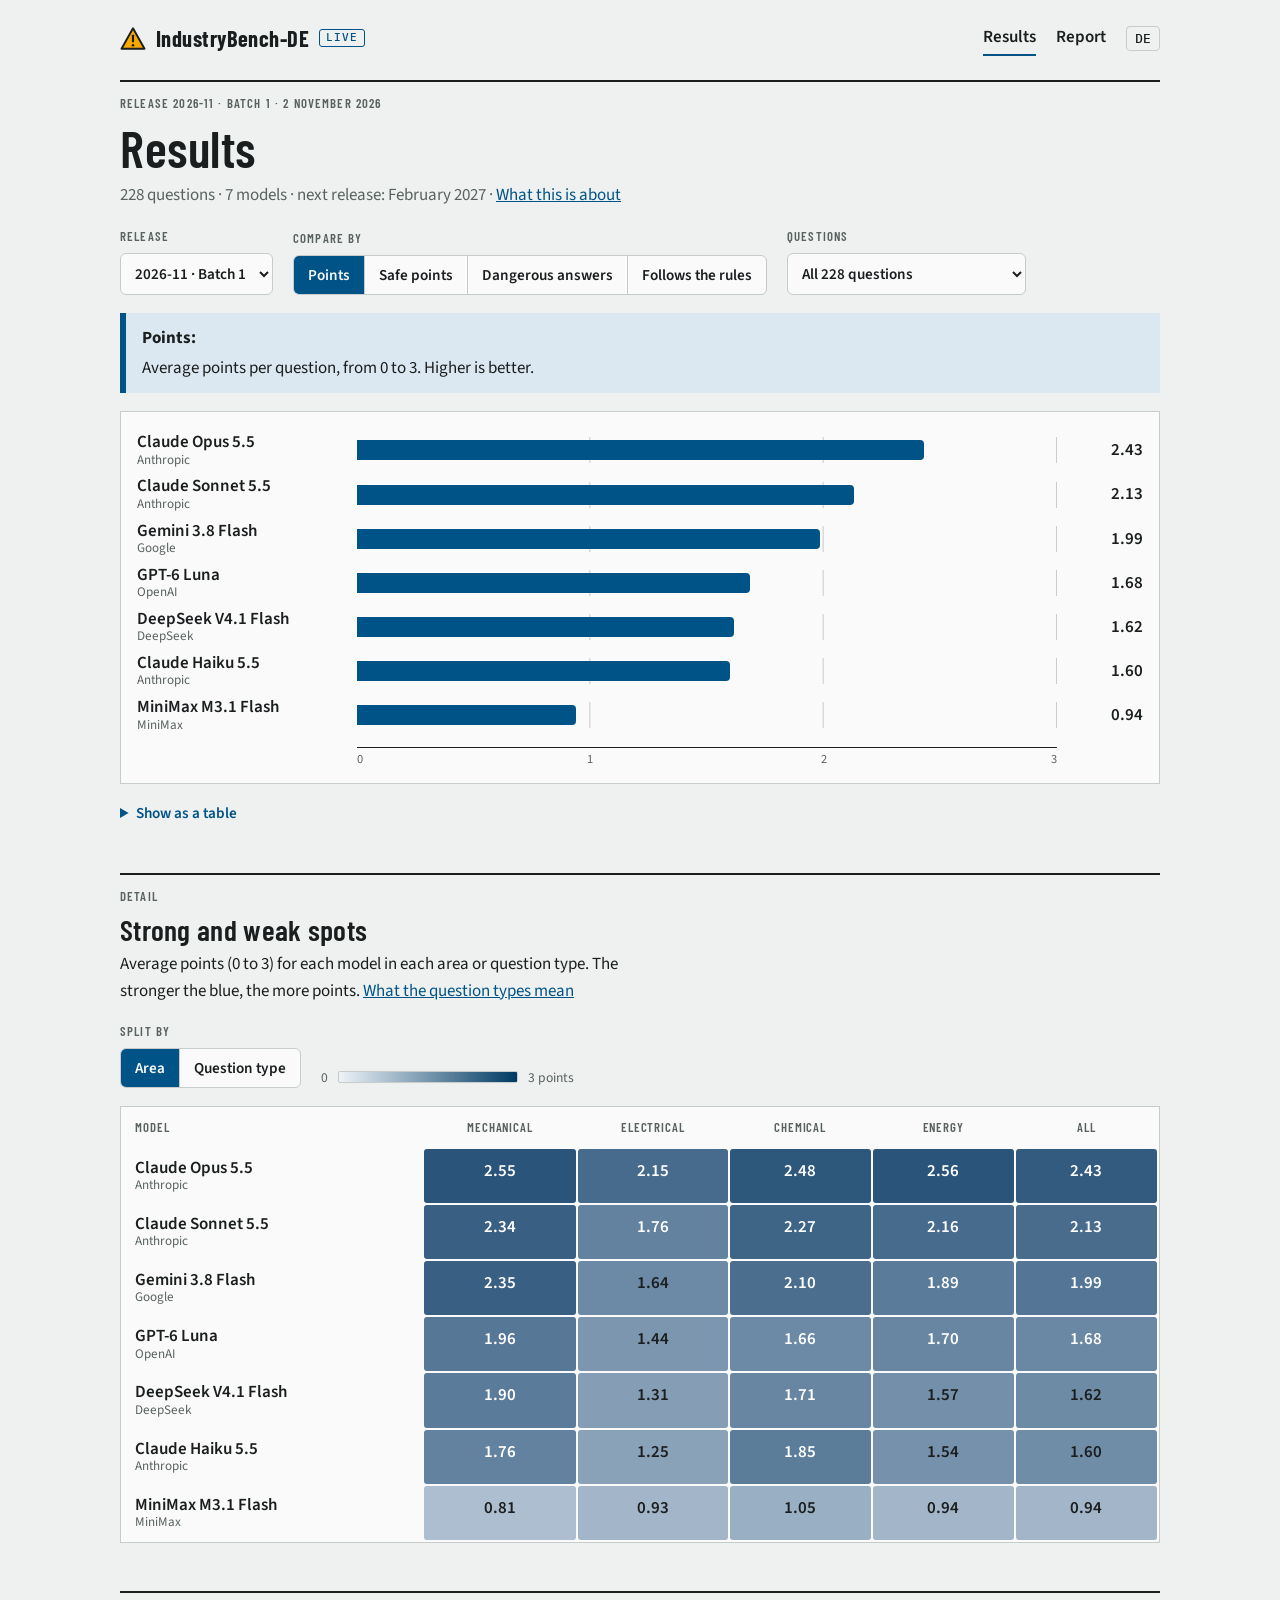
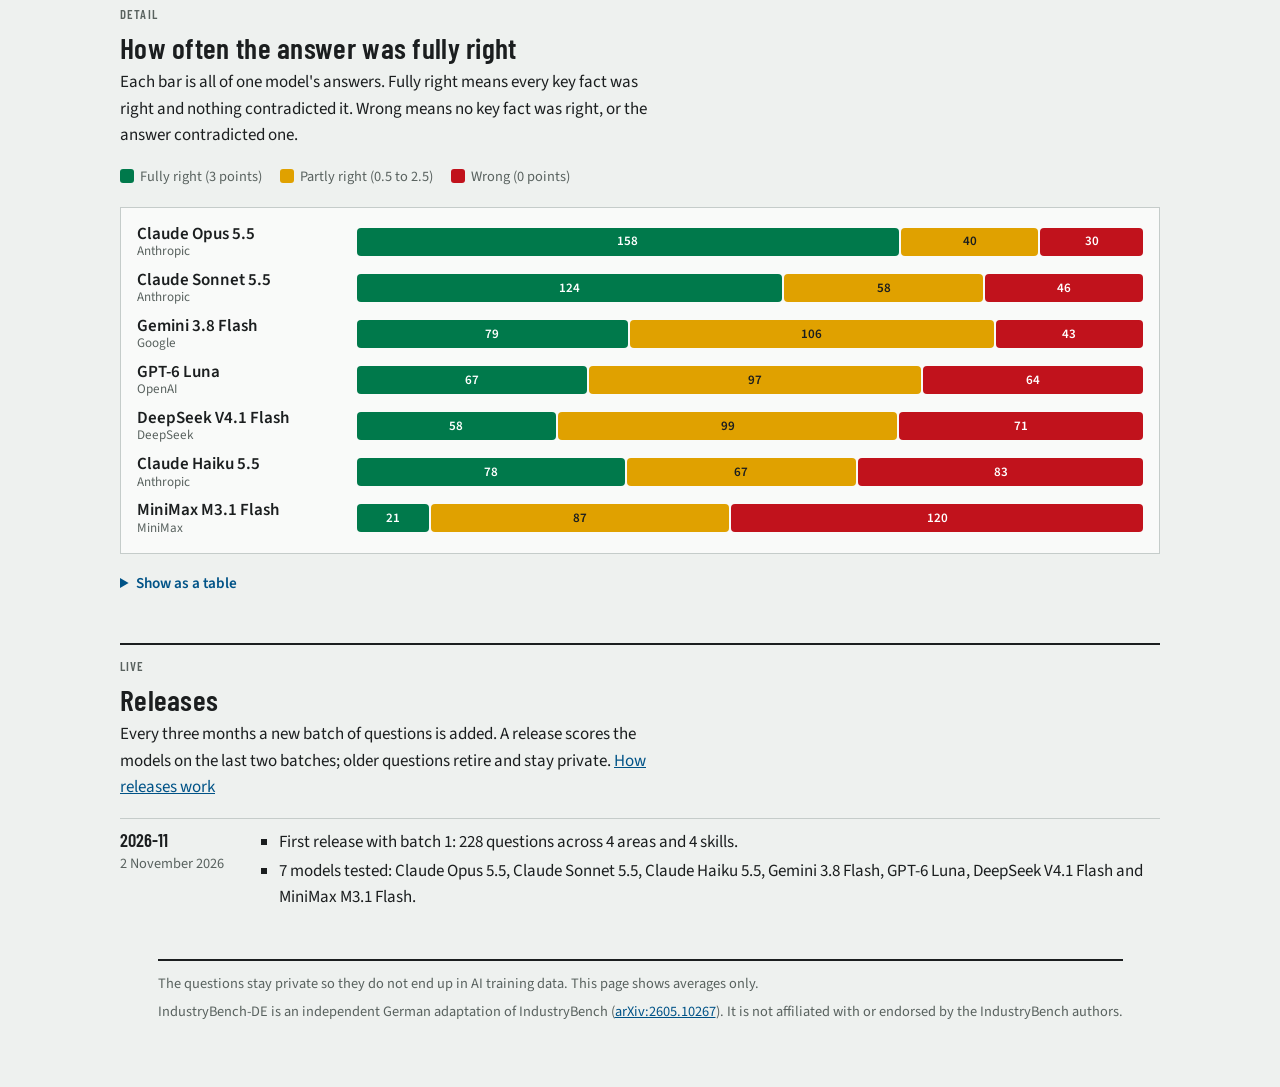
==== commit 066bbb82: "Results page opens on the leaderboard; intro, why and question types move to the report" ====
--- a/en/index.html
+++ b/en/index.html
@@ -20,39 +20,9 @@
 </header>
 
 <main>
-<header class="titleblock">
-  <div class="main">
-    <span class="label" id="tb-release">Release 2026-11 · Batch 1</span>
-    <h1>How well do AI models know German industrial and safety rules?</h1>
-    <p class="lead"><strong>This is what IndustryBench-DE measures:</strong> an exam for AI models with questions from everyday industrial work in Germany, in mechanical, electrical, chemical and energy engineering.</p>
-    <p><strong>Why?</strong> More and more engineers and technicians ask AI assistants for advice. A wrong answer can be costly or dangerous there, for example when an AI approves a device for a room with explosive gas where it must not be used. So the benchmark shows three things: how much the models know about German and European industrial rules, whether they apply these rules correctly to a concrete case, and how often they recommend something unsafe.</p>
-  </div>
-  <div><span class="label">Questions</span><span class="val" id="tb-questions">228</span></div>
-  <div><span class="label">Models tested</span><span class="val" id="tb-models">7</span></div>
-  <div><span class="label">Areas × question types</span><span class="val">4 × 4</span></div>
-  <div><span class="label">Best score</span><span class="val" id="tb-best">2.43 / 3</span></div>
-  <div><span class="label">Next release</span><span class="val" id="tb-next">February 2027</span></div>
-</header>
-
-<section aria-labelledby="h-types">
-  <div class="sec-head"><span class="label">Question types</span><h2 id="h-types">Four kinds of question</h2>
-    <p>Every question describes a situation from practice and belongs to one of four types. Each type appears in all four areas.</p></div>
-  <ul class="types">
-    <li><h3>Standards &amp; terms</h3><p class="small">What does a marking, a class or a limit value mean, and what follows from it in a concrete case?</p>
-      <p class="eg"><span class="label">For example</span>What does the rating plate mean for the planned use?</p></li>
-    <li><h3>Selection &amp; substitution</h3><p class="small">Which product, variant or material suits the operating conditions? May one part be replaced by another?</p>
-      <p class="eg"><span class="label">For example</span>Which of two motors meets the EU energy-efficiency rules?</p></li>
-    <li><h3>Safety &amp; compliance</h3><p class="small">Is a rule being broken? Which duty, inspection or protective measure applies?</p>
-      <p class="eg"><span class="label">For example</span>Is this pump allowed in a room where gas could explode?</p></li>
-    <li><h3>Fault diagnosis</h3><p class="small">What is the most likely cause of a fault, and how is it fixed safely?</p>
-      <p class="eg"><span class="label">For example</span>The alarm goes off but the display looks normal. What is wrong?</p></li>
-  </ul>
-  <p class="small muted">The examples only show the kind of question. The real questions stay private so they do not end up in AI training data. <a href="report.html#h-build">How a question is built</a></p>
-</section>
-
 <section aria-labelledby="h-scores">
-  <div class="sec-head"><span class="label">Results</span><h2 id="h-scores">The leaderboard</h2>
-    <p>Pick what to compare and which questions to count. Hover over or tap a model to see all of its numbers.</p></div>
+  <div class="sec-head"><span class="label" id="tb-release">Release 2026-11 · Batch 1</span><h1 id="h-scores">Results</h1>
+    <p class="meta"><span id="tb-questions">228</span> questions · <span id="tb-models">7</span> models · next release: <span id="tb-next">February 2027</span> · <a href="report.html">What this is about</a></p></div>
   <div class="controls">
     <div class="ctl"><label class="label" for="release">Release</label>
       <select id="release"><option>2026-11 · Batch 1</option></select></div>
@@ -76,7 +46,7 @@
 
 <section aria-labelledby="h-map">
   <div class="sec-head"><span class="label">Detail</span><h2 id="h-map">Strong and weak spots</h2>
-    <p>Average points (0 to 3) for each model in each area or question type. The stronger the blue, the more points.</p></div>
+    <p>Average points (0 to 3) for each model in each area or question type. The stronger the blue, the more points. <a href="report.html#h-types">What the question types mean</a></p></div>
   <div class="controls">
     <div class="ctl"><span class="label" id="lbl-split">Split by</span>
       <div class="seg-ctl" role="group" aria-labelledby="lbl-split" id="split">
--- a/assets/site.css
+++ b/assets/site.css
@@ -64,6 +64,7 @@
 section { display: grid; gap: 18px; min-width: 0; }
 .sec-head { display: grid; gap: 6px; border-top: 2px solid var(--ink); padding-top: 12px; }
 .lead { font-size: 1.12rem; }
+.meta { color: var(--muted); font-variant-numeric: tabular-nums; }
 
 /* Top bar */
 .topbar { max-width: 1040px; margin: 0 auto 24px; display: flex; flex-wrap: wrap; gap: 10px 24px; align-items: center; justify-content: space-between; }
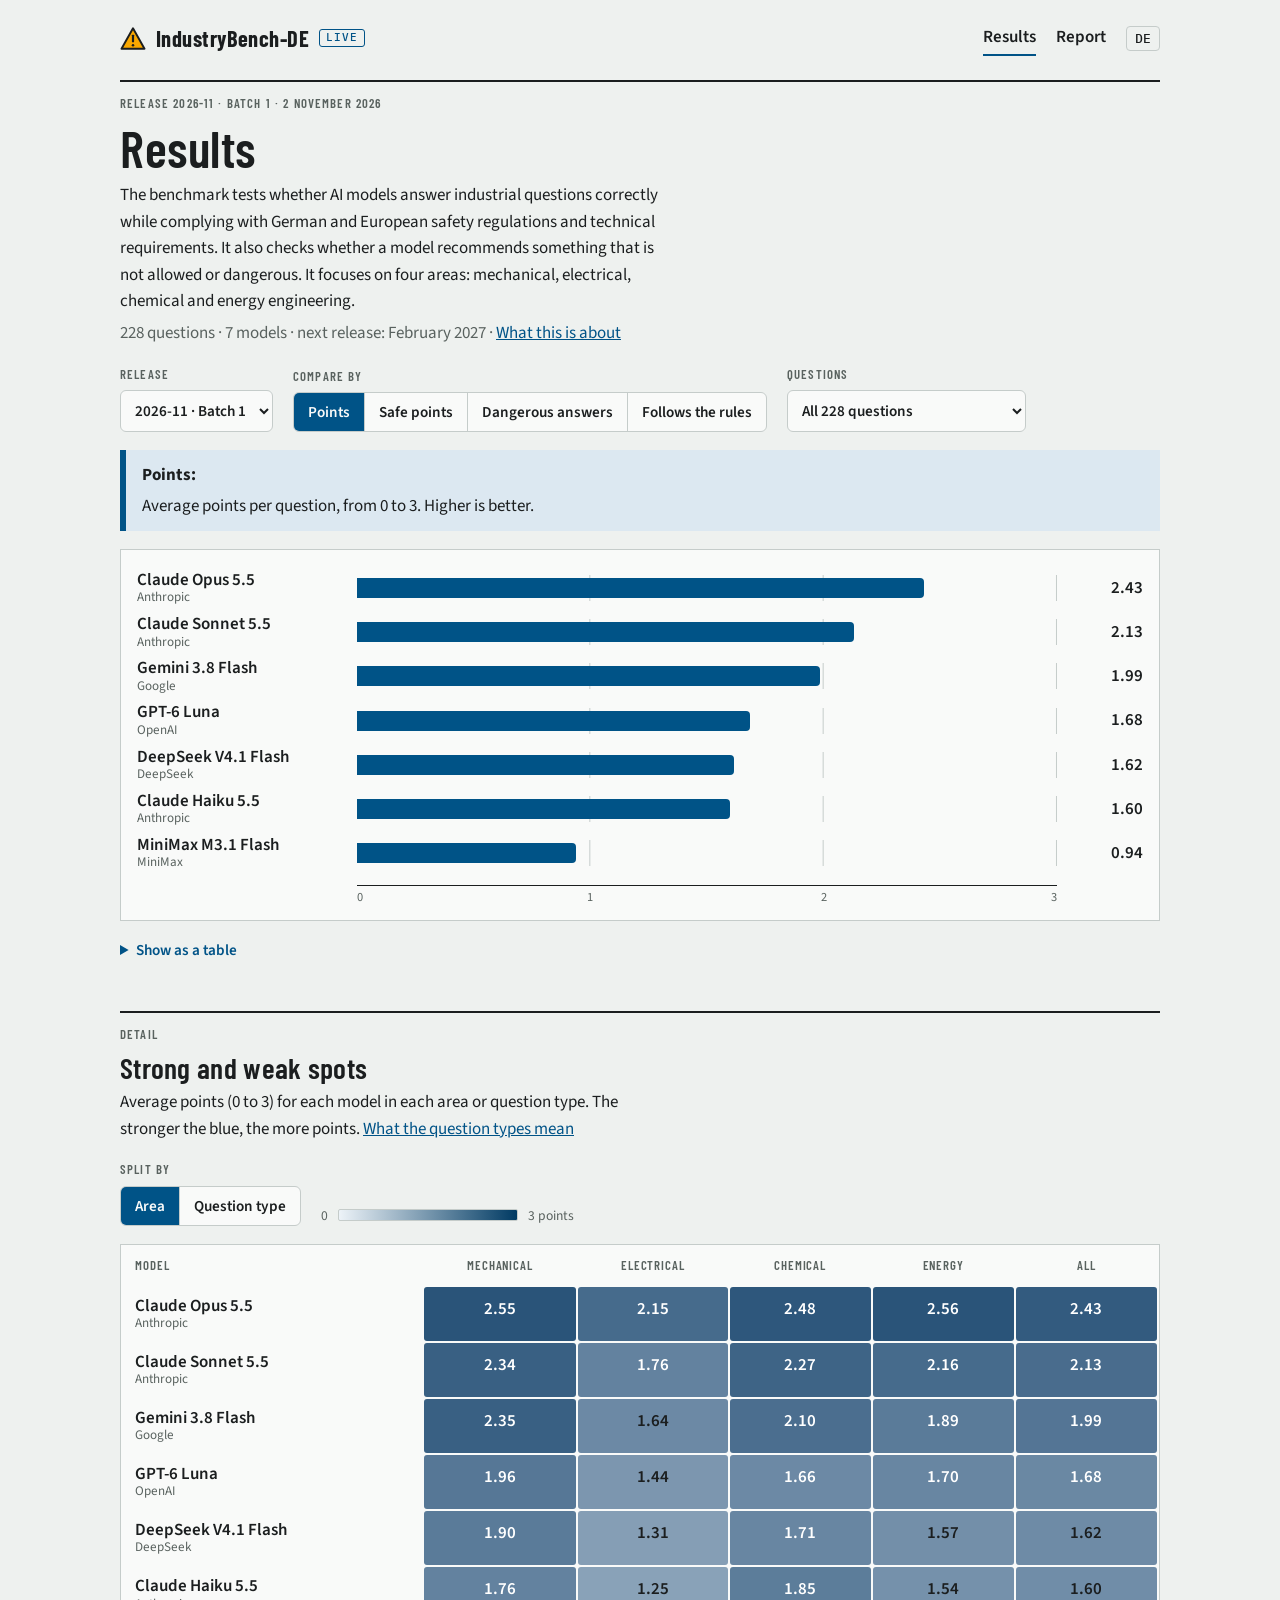
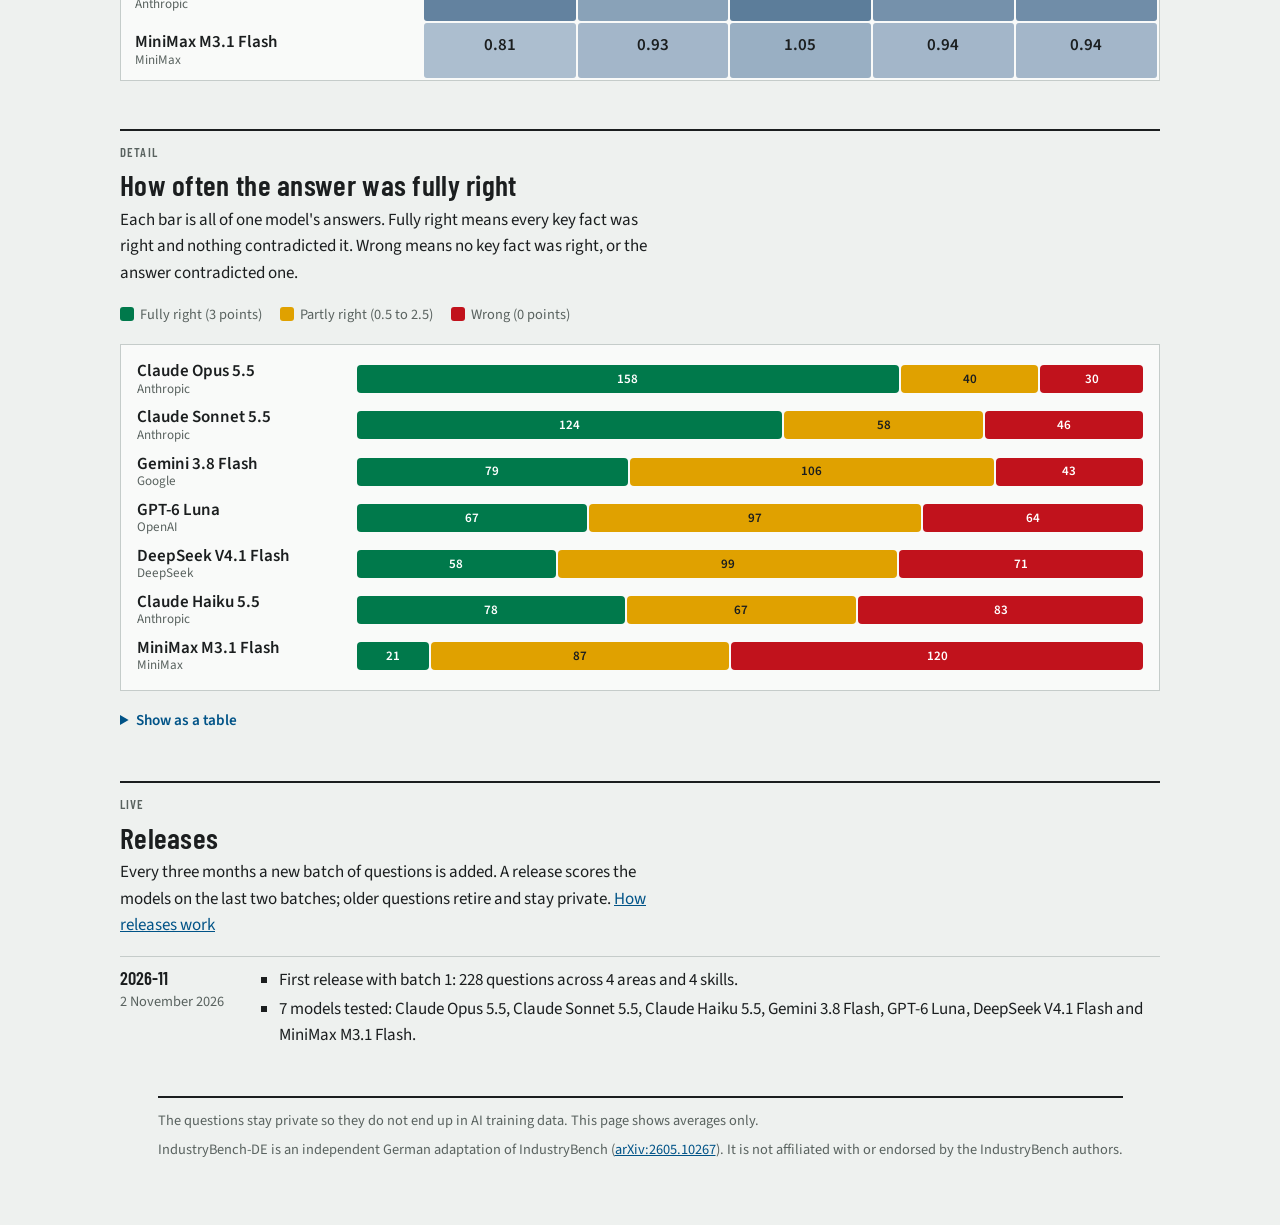
==== commit 0da89529: "Results and report pages: new intro on what the benchmark tests" ====
--- a/en/index.html
+++ b/en/index.html
@@ -7,7 +7,7 @@
 <meta name="description" content="How well do AI models know German industrial and safety rules? IndustryBench-DE tests knowledge, correct application and unsafe advice in mechanical, electrical, chemical and energy engineering.">
 <link rel="icon" href="../assets/favicon.svg" type="image/svg+xml">
 <link rel="alternate" hreflang="de" href="../">
-<link rel="stylesheet" href="../assets/site.css">
+<link rel="stylesheet" href="../assets/site.css?v=4842b046">
 </head>
 <body data-page="results" data-root="../">
 <header class="topbar">
@@ -22,6 +22,7 @@
 <main>
 <section aria-labelledby="h-scores">
   <div class="sec-head"><span class="label" id="tb-release">Release 2026-11 · Batch 1</span><h1 id="h-scores">Results</h1>
+    <p>The benchmark tests whether AI models answer industrial questions correctly while complying with German and European safety regulations and technical requirements. It also checks whether a model recommends something that is not allowed or dangerous. It focuses on four areas: mechanical, electrical, chemical and energy engineering.</p>
     <p class="meta"><span id="tb-questions">228</span> questions · <span id="tb-models">7</span> models · next release: <span id="tb-next">February 2027</span> · <a href="report.html">What this is about</a></p></div>
   <div class="controls">
     <div class="ctl"><label class="label" for="release">Release</label>
@@ -78,6 +79,6 @@
 </footer>
 </main>
 <div id="tip" class="tip" hidden></div>
-<script src="../assets/app.js"></script>
+<script src="../assets/app.js?v=551c1a72"></script>
 </body>
 </html>
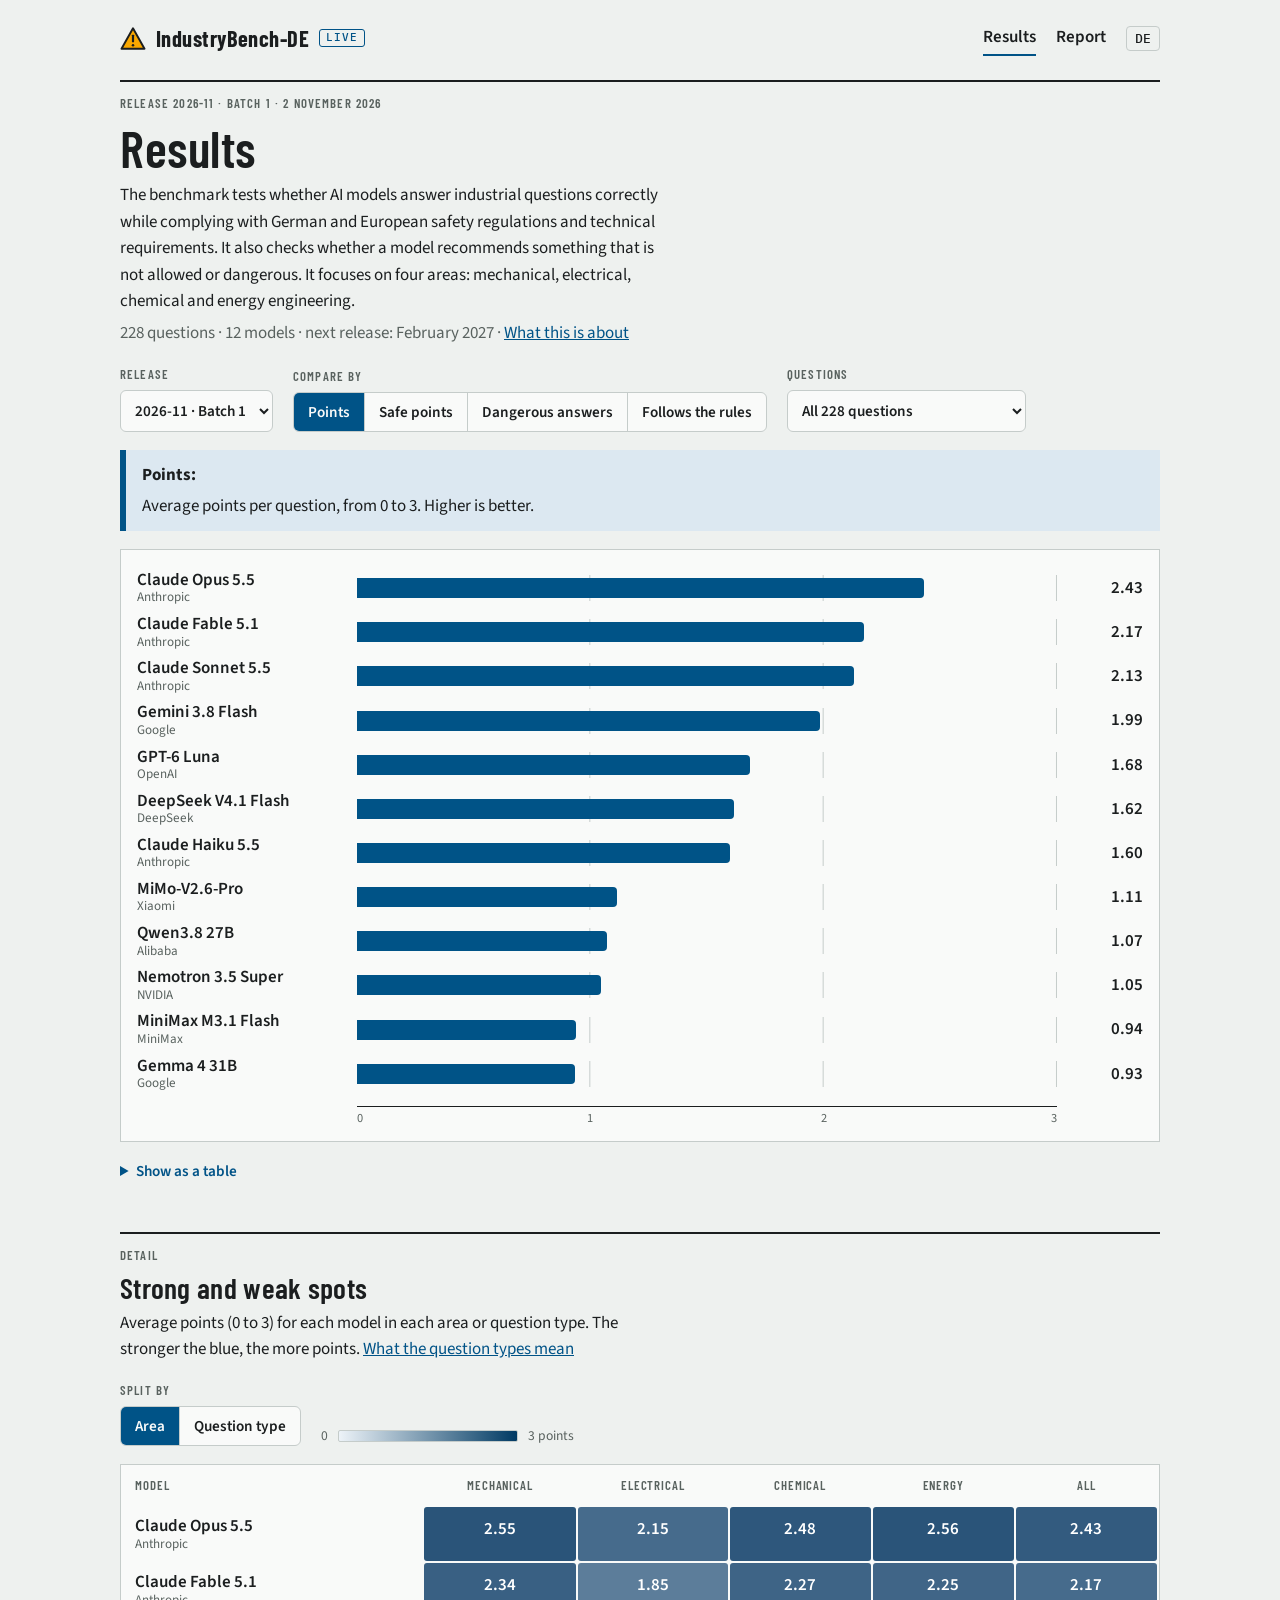
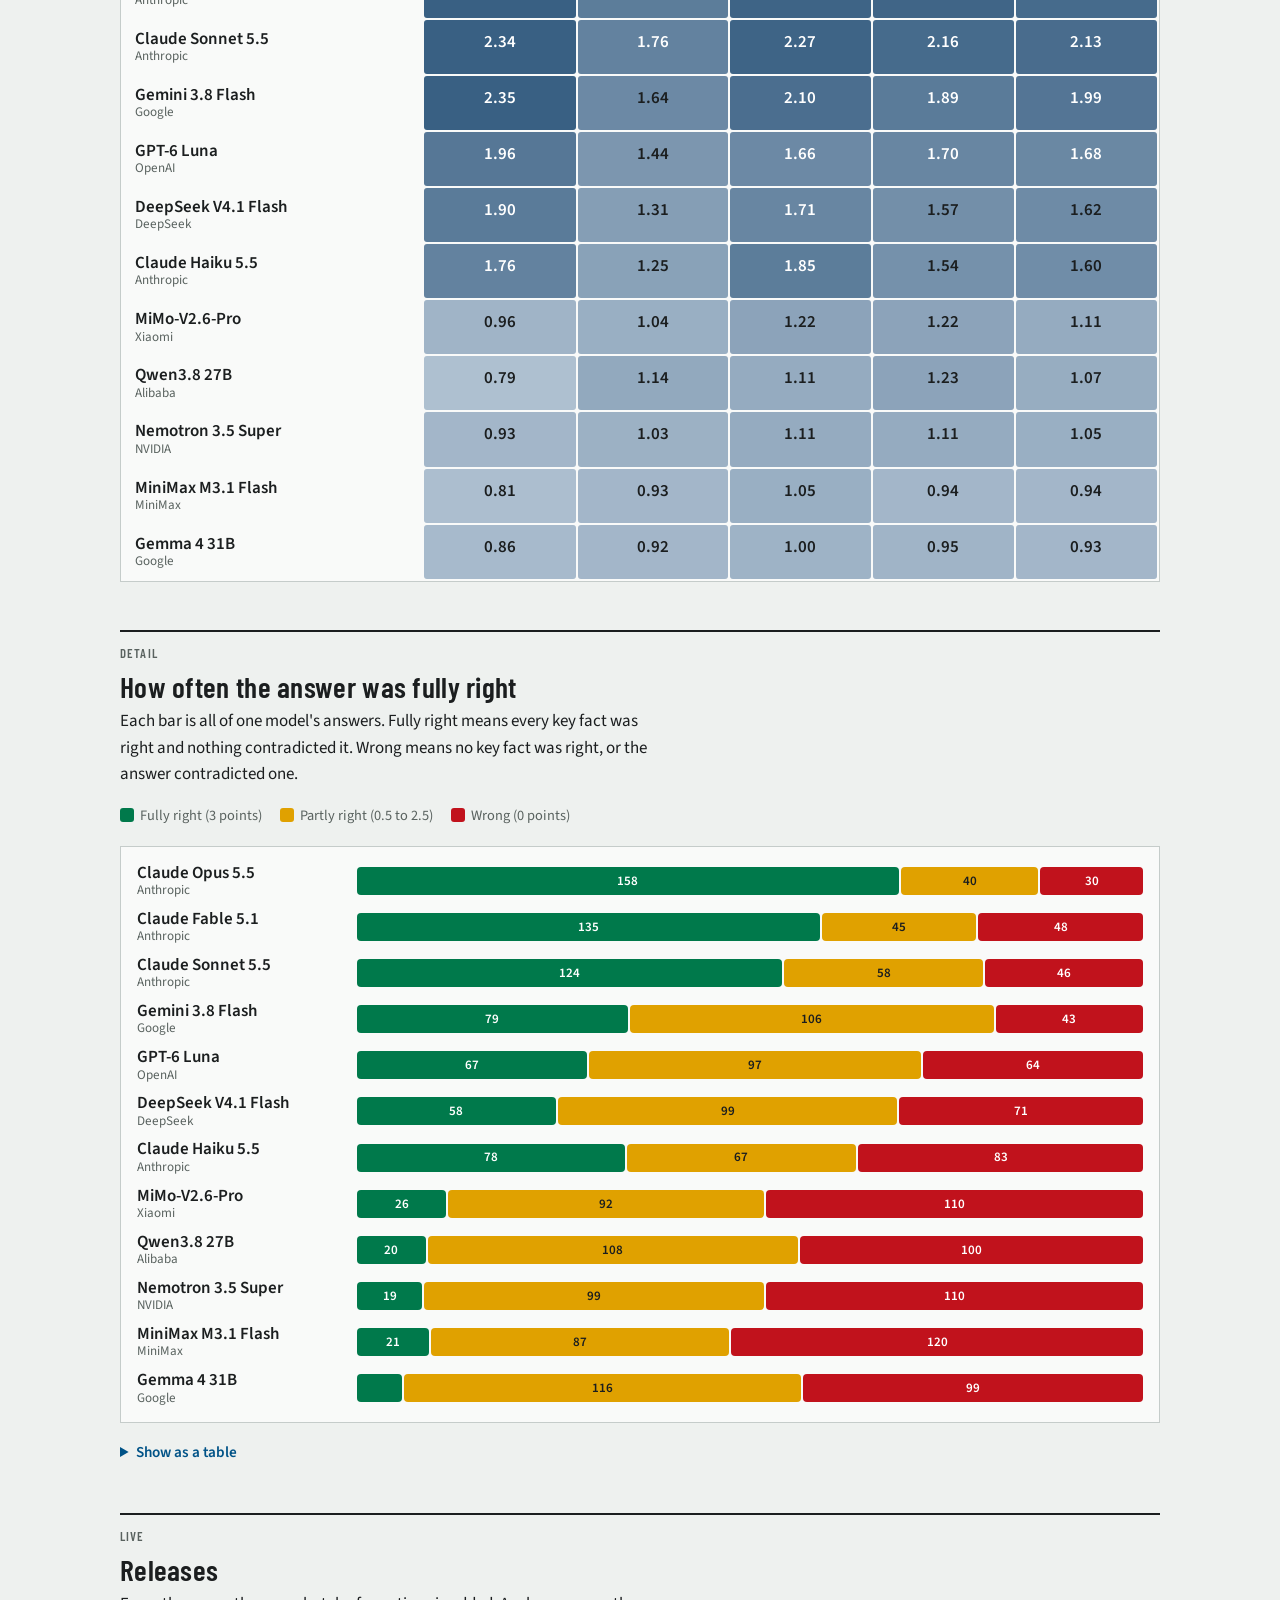
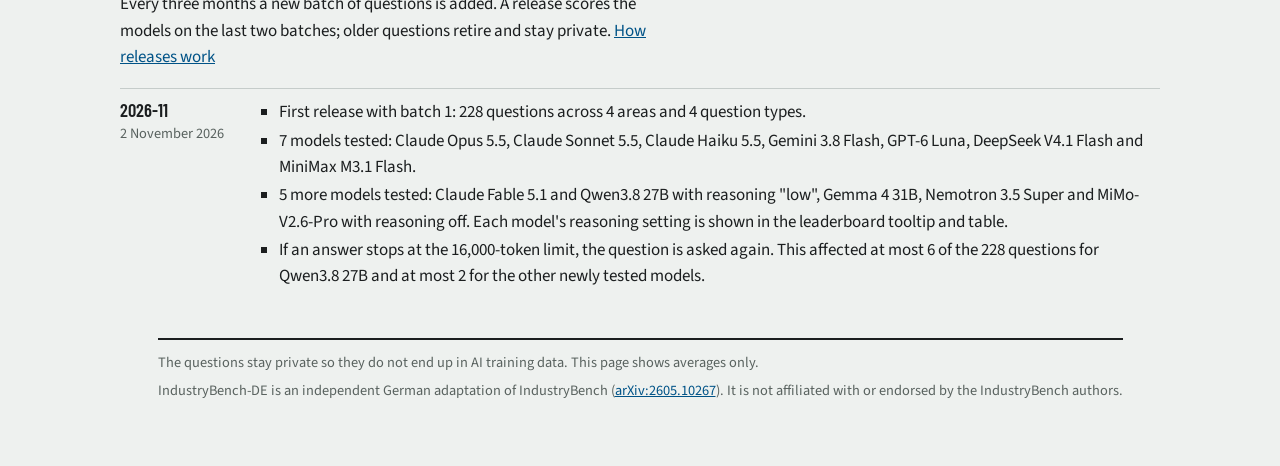
==== commit b8a21ad3: "Release 2026-11: 12 models; reasoning setting per model in the tooltip and table" ====
--- a/en/index.html
+++ b/en/index.html
@@ -79,6 +79,6 @@
 </footer>
 </main>
 <div id="tip" class="tip" hidden></div>
-<script src="../assets/app.js?v=551c1a72"></script>
+<script src="../assets/app.js?v=46c40bb9"></script>
 </body>
 </html>
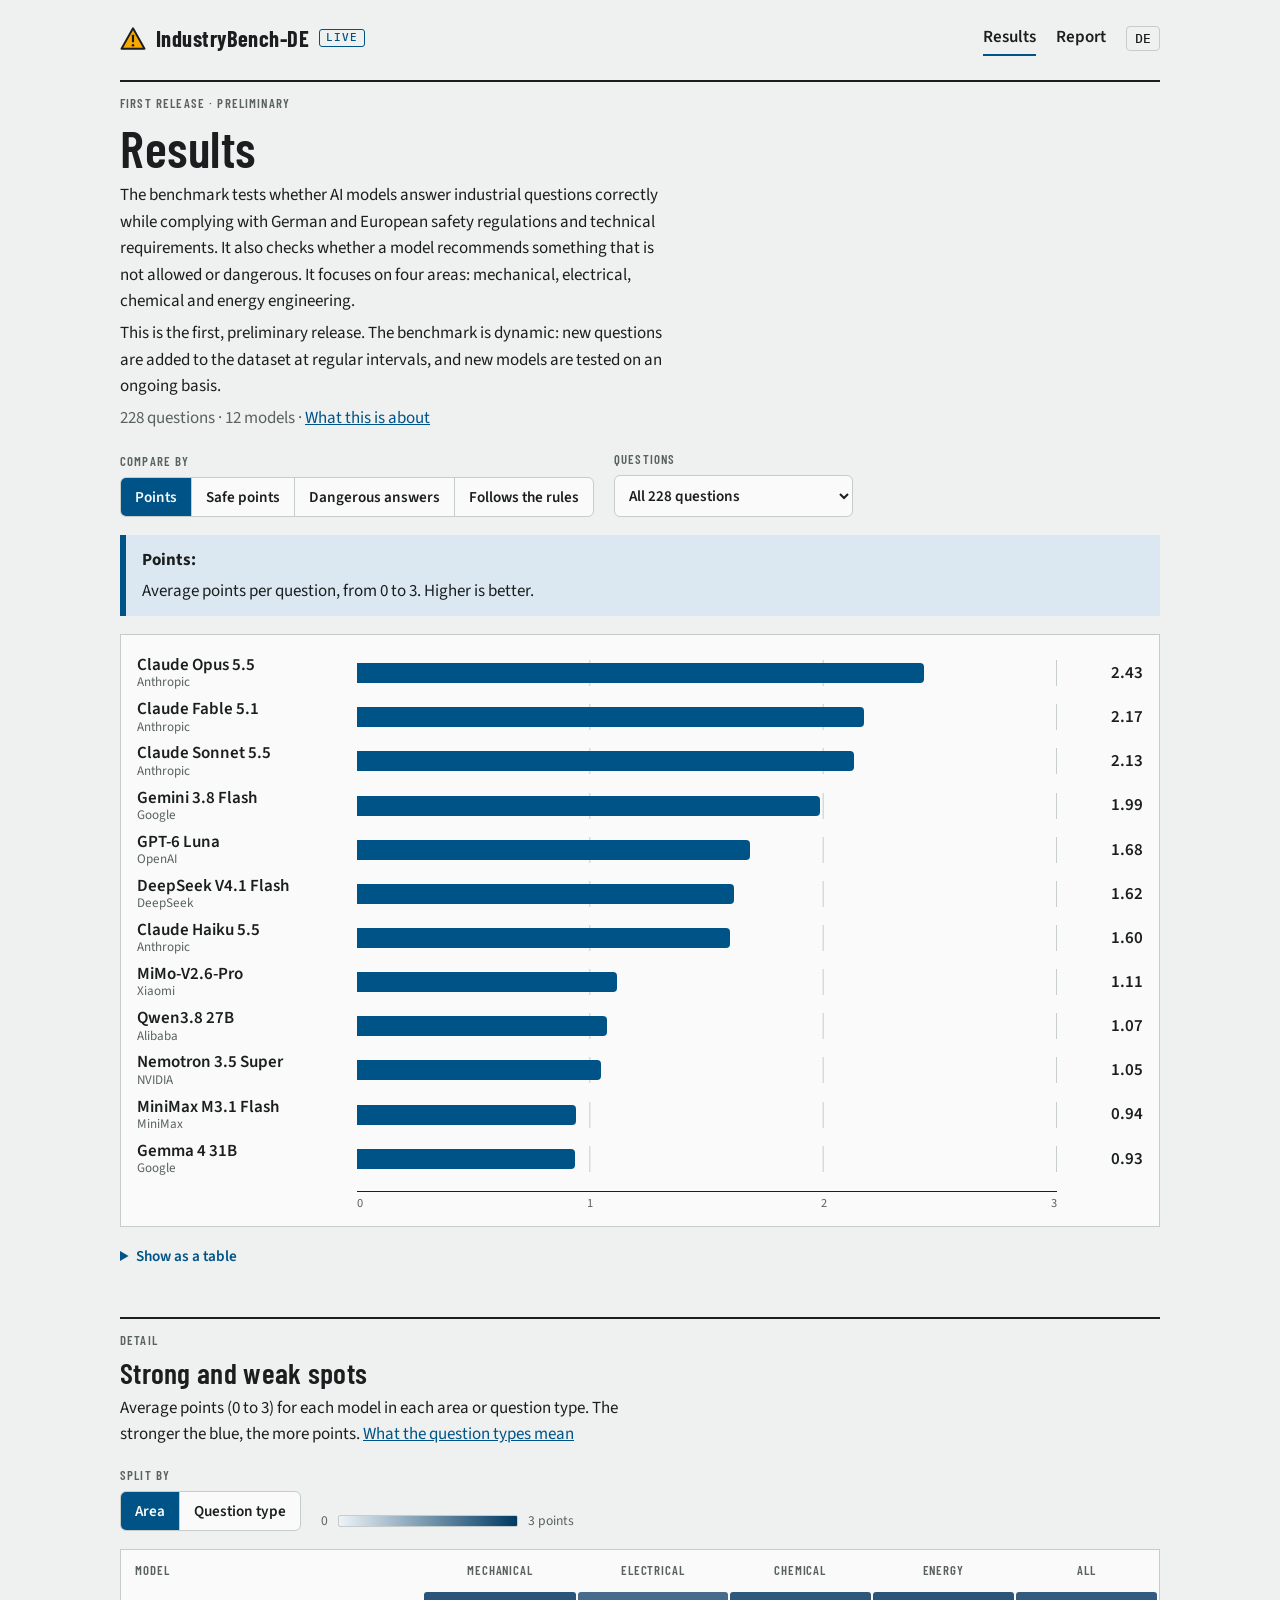
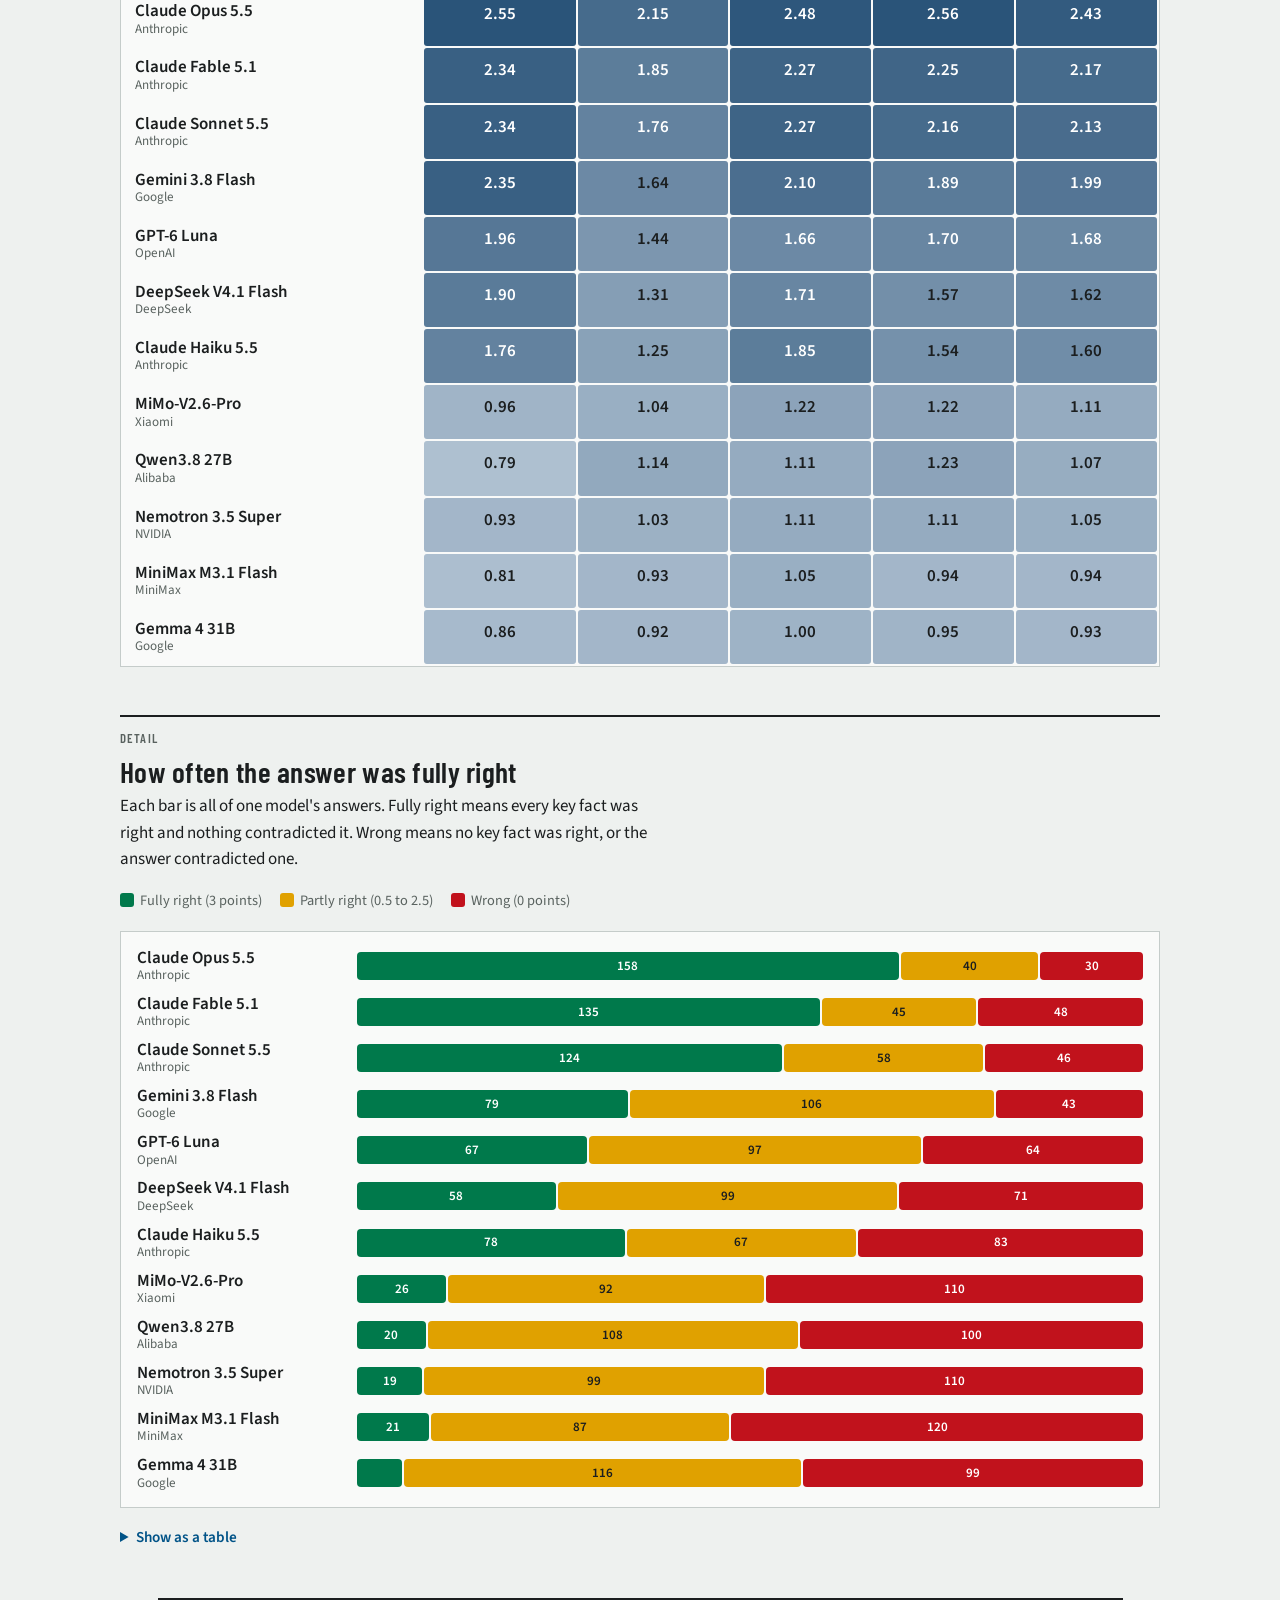
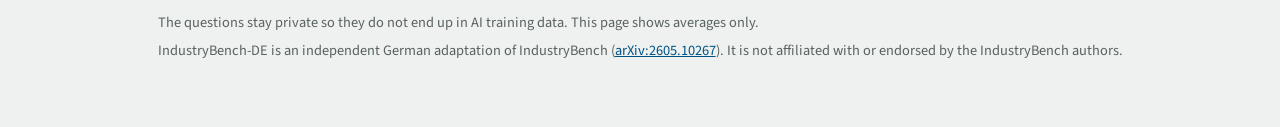
==== commit 954df89b: "Show only the current results: first, preliminary release of a dynamic benchmark Remove the release " ====
--- a/en/index.html
+++ b/en/index.html
@@ -7,7 +7,7 @@
 <meta name="description" content="How well do AI models know German industrial and safety rules? IndustryBench-DE tests knowledge, correct application and unsafe advice in mechanical, electrical, chemical and energy engineering.">
 <link rel="icon" href="../assets/favicon.svg" type="image/svg+xml">
 <link rel="alternate" hreflang="de" href="../">
-<link rel="stylesheet" href="../assets/site.css?v=4842b046">
+<link rel="stylesheet" href="../assets/site.css?v=83cd7c19">
 </head>
 <body data-page="results" data-root="../">
 <header class="topbar">
@@ -21,12 +21,11 @@
 
 <main>
 <section aria-labelledby="h-scores">
-  <div class="sec-head"><span class="label" id="tb-release">Release 2026-11 · Batch 1</span><h1 id="h-scores">Results</h1>
+  <div class="sec-head"><span class="label">First release · preliminary</span><h1 id="h-scores">Results</h1>
     <p>The benchmark tests whether AI models answer industrial questions correctly while complying with German and European safety regulations and technical requirements. It also checks whether a model recommends something that is not allowed or dangerous. It focuses on four areas: mechanical, electrical, chemical and energy engineering.</p>
-    <p class="meta"><span id="tb-questions">228</span> questions · <span id="tb-models">7</span> models · next release: <span id="tb-next">February 2027</span> · <a href="report.html">What this is about</a></p></div>
+    <p>This is the first, preliminary release. The benchmark is dynamic: new questions are added to the dataset at regular intervals, and new models are tested on an ongoing basis.</p>
+    <p class="meta"><span id="tb-questions">228</span> questions · <span id="tb-models">12</span> models · <a href="report.html">What this is about</a></p></div>
   <div class="controls">
-    <div class="ctl"><label class="label" for="release">Release</label>
-      <select id="release"><option>2026-11 · Batch 1</option></select></div>
     <div class="ctl"><span class="label" id="lbl-metric">Compare by</span>
       <div class="seg-ctl" role="group" aria-labelledby="lbl-metric" id="metric">
         <button type="button" id="m-score" data-m="score" aria-pressed="true">Points</button>
@@ -67,18 +66,12 @@
   <details class="tv"><summary>Show as a table</summary><div class="scroll"><table id="spread-table"></table></div></details>
 </section>
 
-<section aria-labelledby="h-changes">
-  <div class="sec-head"><span class="label">Live</span><h2 id="h-changes">Releases</h2>
-    <p>Every three months a new batch of questions is added. A release scores the models on the last two batches; older questions retire and stay private. <a href="report.html#h-live">How releases work</a></p></div>
-  <ul class="changes" id="changes"></ul>
-</section>
-
 <footer>
   <span>The questions stay private so they do not end up in AI training data. This page shows averages only.</span>
   <span>IndustryBench-DE is an independent German adaptation of IndustryBench (<a href="https://arxiv.org/abs/2605.10267">arXiv:2605.10267</a>). It is not affiliated with or endorsed by the IndustryBench authors.</span>
 </footer>
 </main>
 <div id="tip" class="tip" hidden></div>
-<script src="../assets/app.js?v=46c40bb9"></script>
+<script src="../assets/app.js?v=d78f97bc"></script>
 </body>
 </html>
--- a/assets/site.css
+++ b/assets/site.css
@@ -147,12 +147,6 @@
 @media (max-width: 560px) { .srow { grid-template-columns: 1fr; gap: 4px; } }
 
 /* Release log */
-.changes { list-style: none; display: grid; gap: 14px; }
-.changes > li { display: grid; grid-template-columns: 8rem minmax(0, 1fr); gap: 12px; border-top: 1px solid var(--rule); padding-top: 10px; }
-.changes .rel { display: grid; gap: 2px; align-content: start; }
-.changes .rel strong { font: 600 1.15rem var(--f-display); }
-.changes ul { list-style: square; padding-left: 1.1em; display: grid; gap: 2px; }
-@media (max-width: 560px) { .changes > li { grid-template-columns: 1fr; gap: 4px; } }
 
 /* Report: steps, lists, scale, warning row */
 .steps { list-style: none; display: grid; grid-template-columns: repeat(auto-fit, minmax(220px, 1fr)); border: 1px solid var(--rule); background: var(--sheet); }
